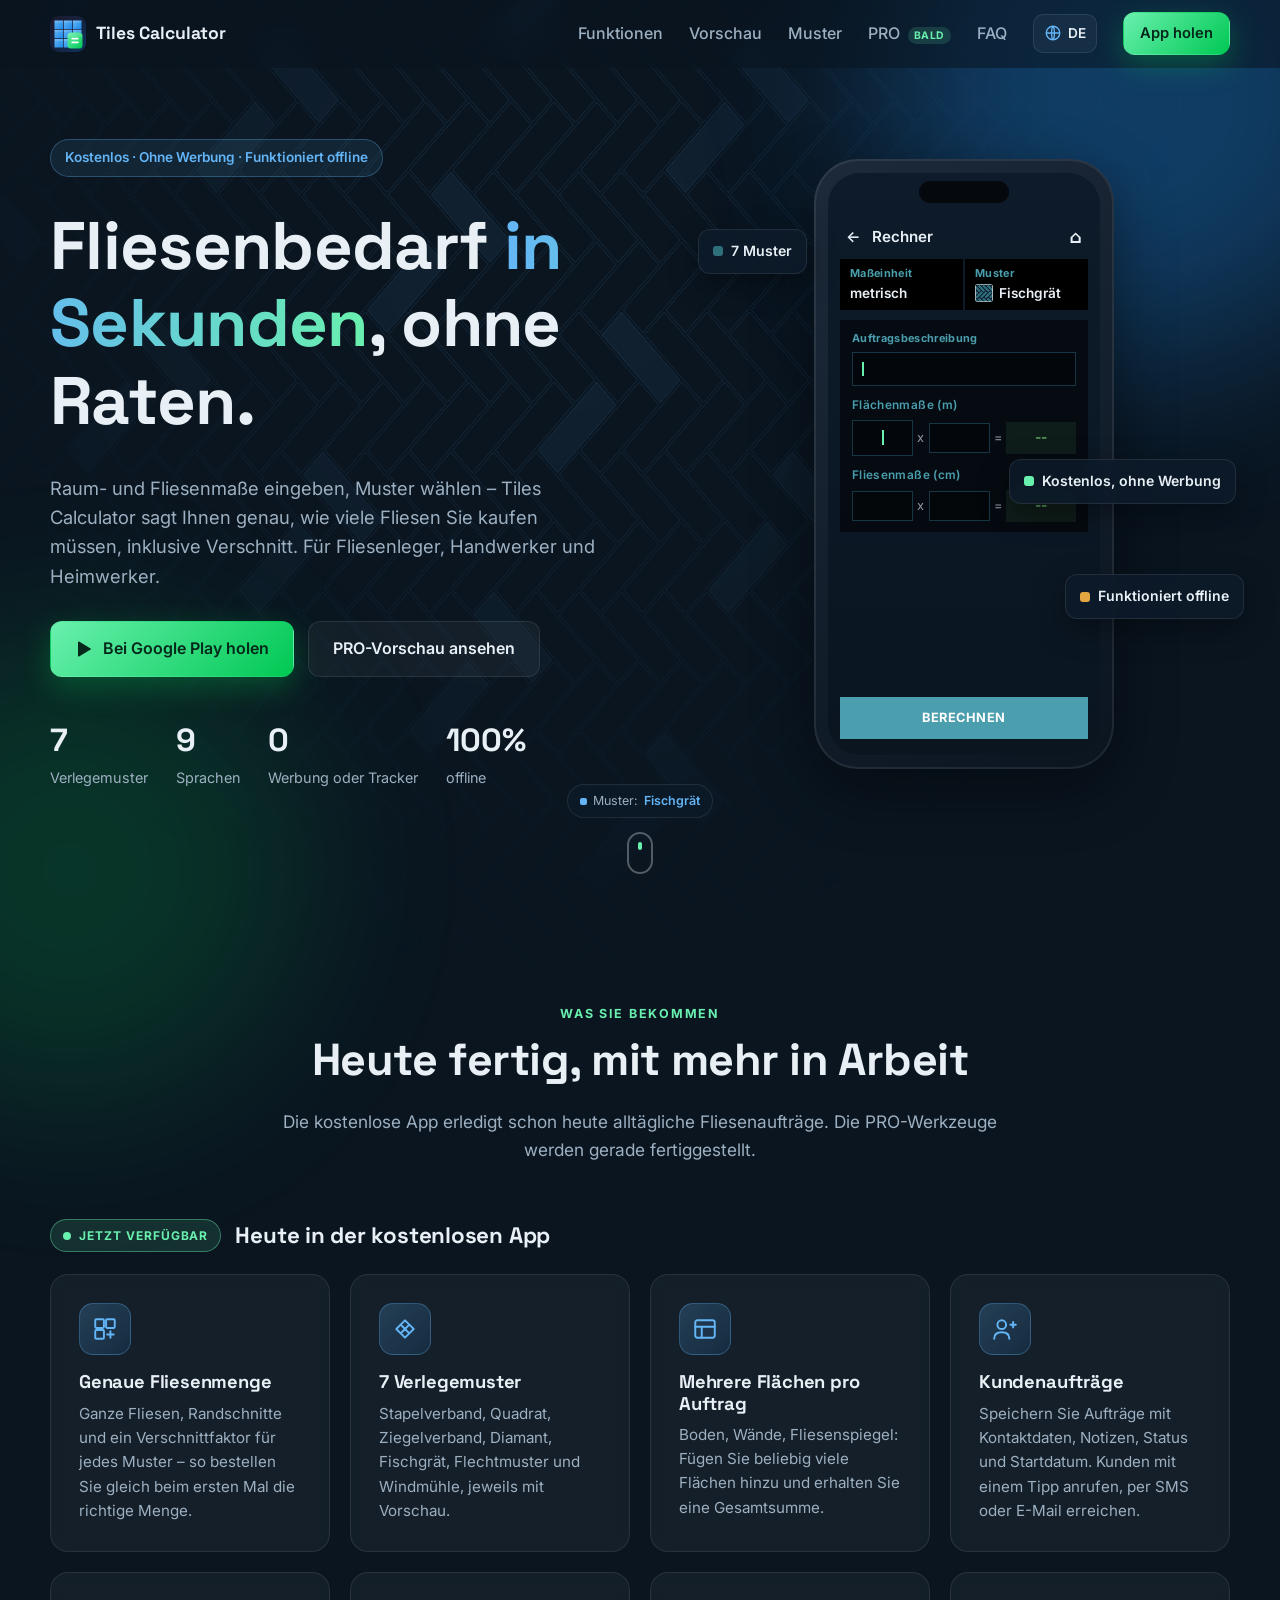
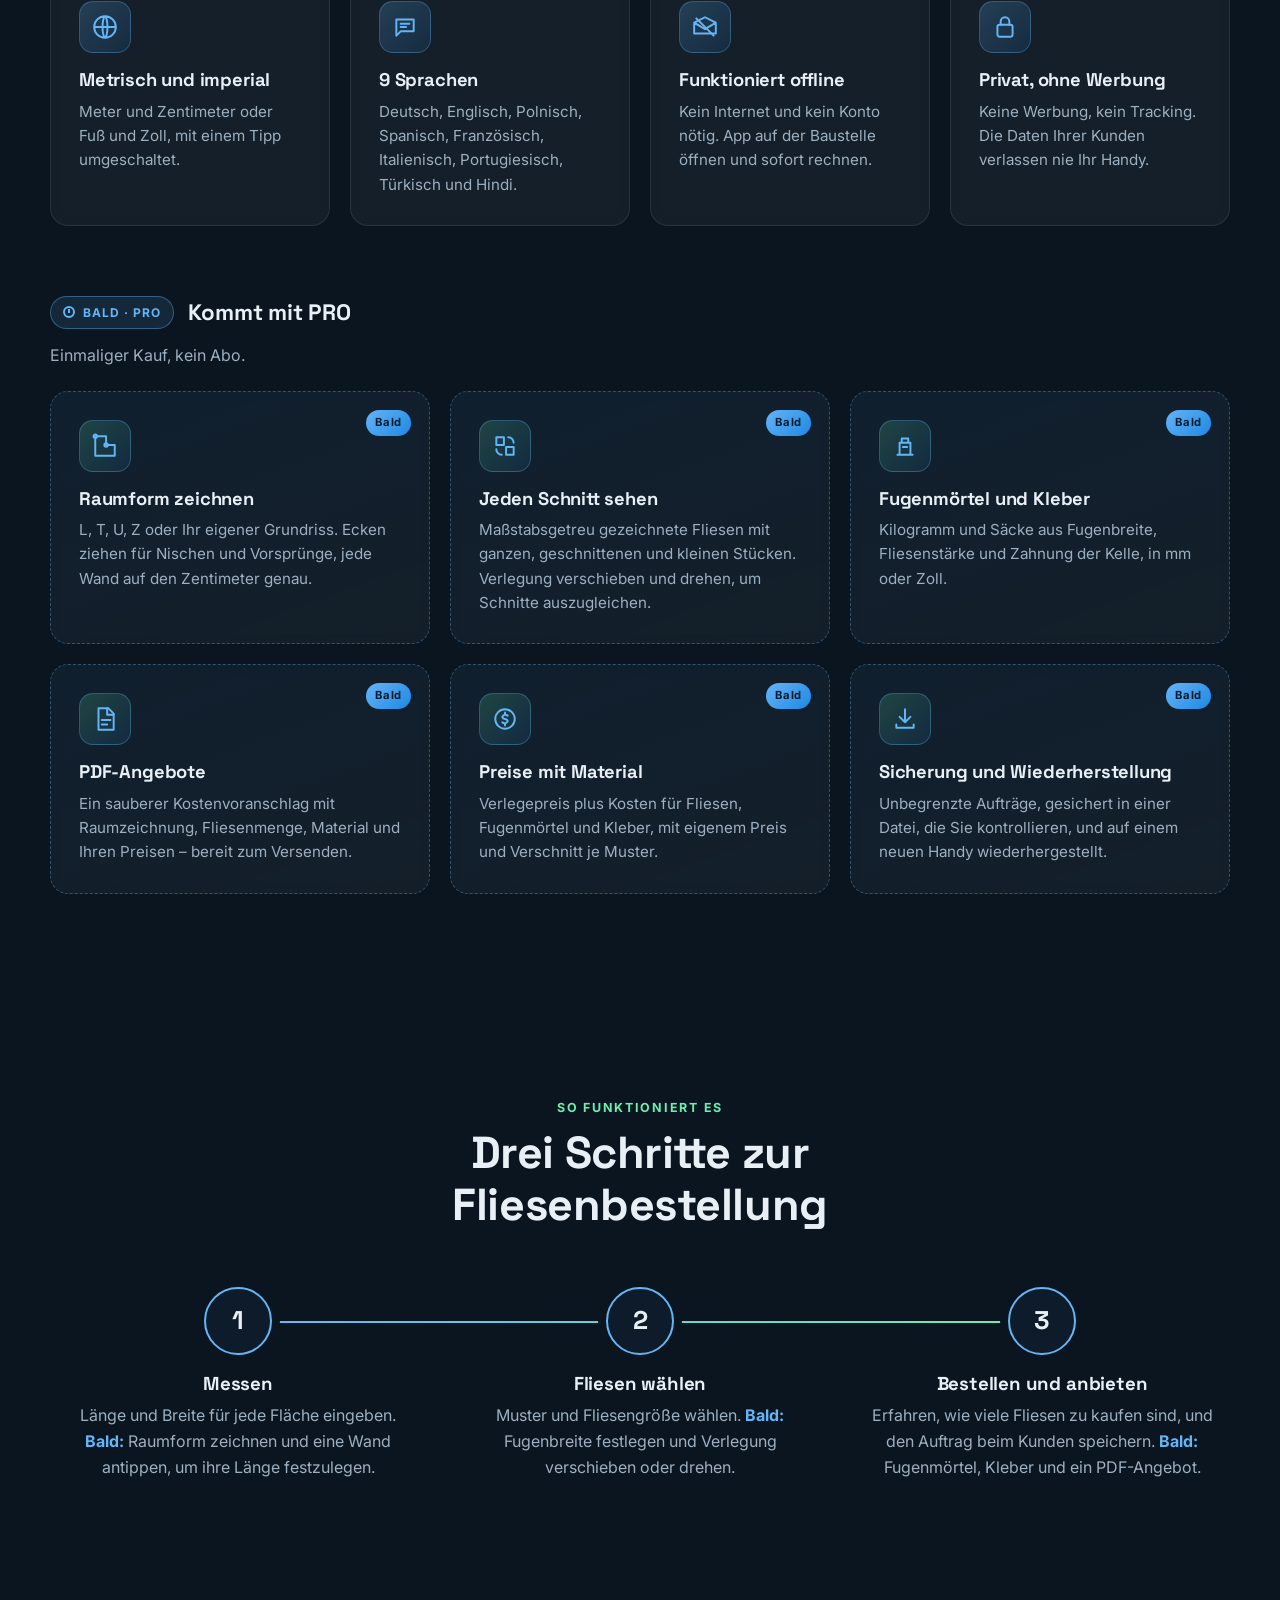
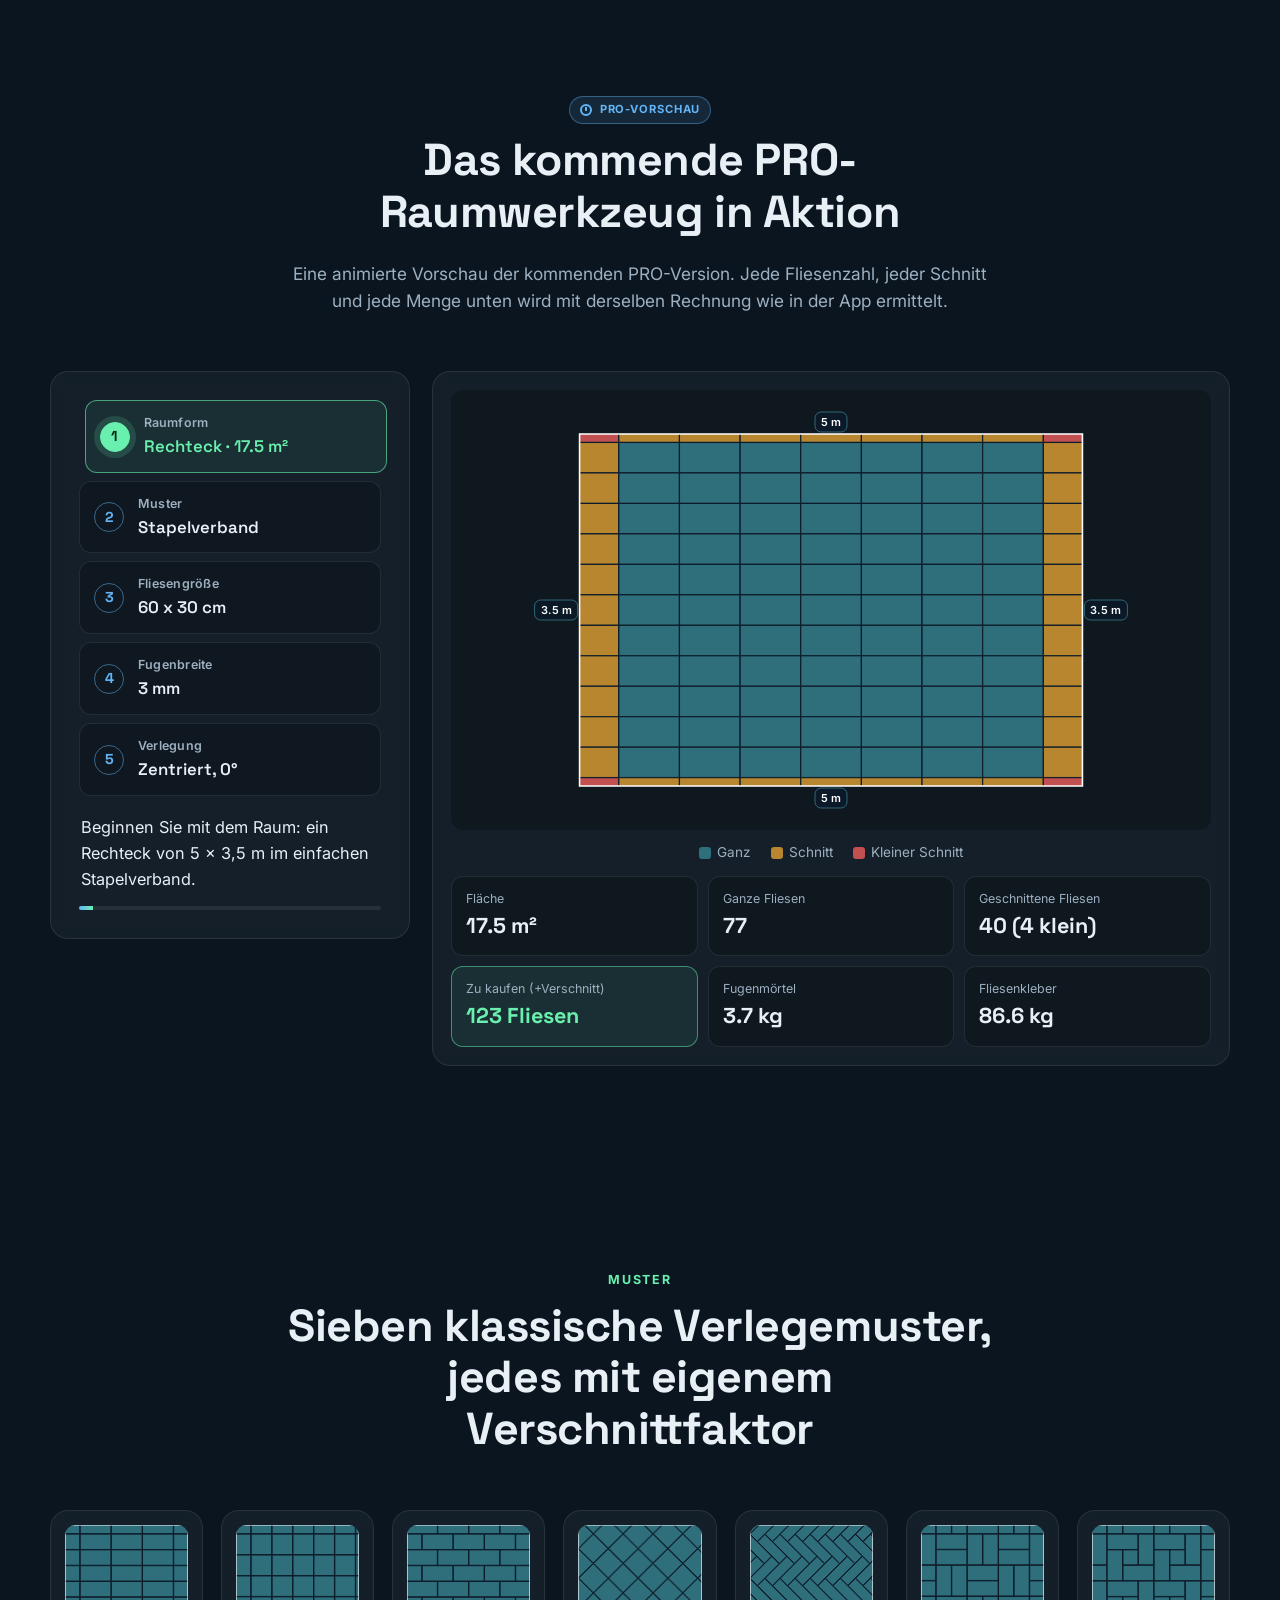
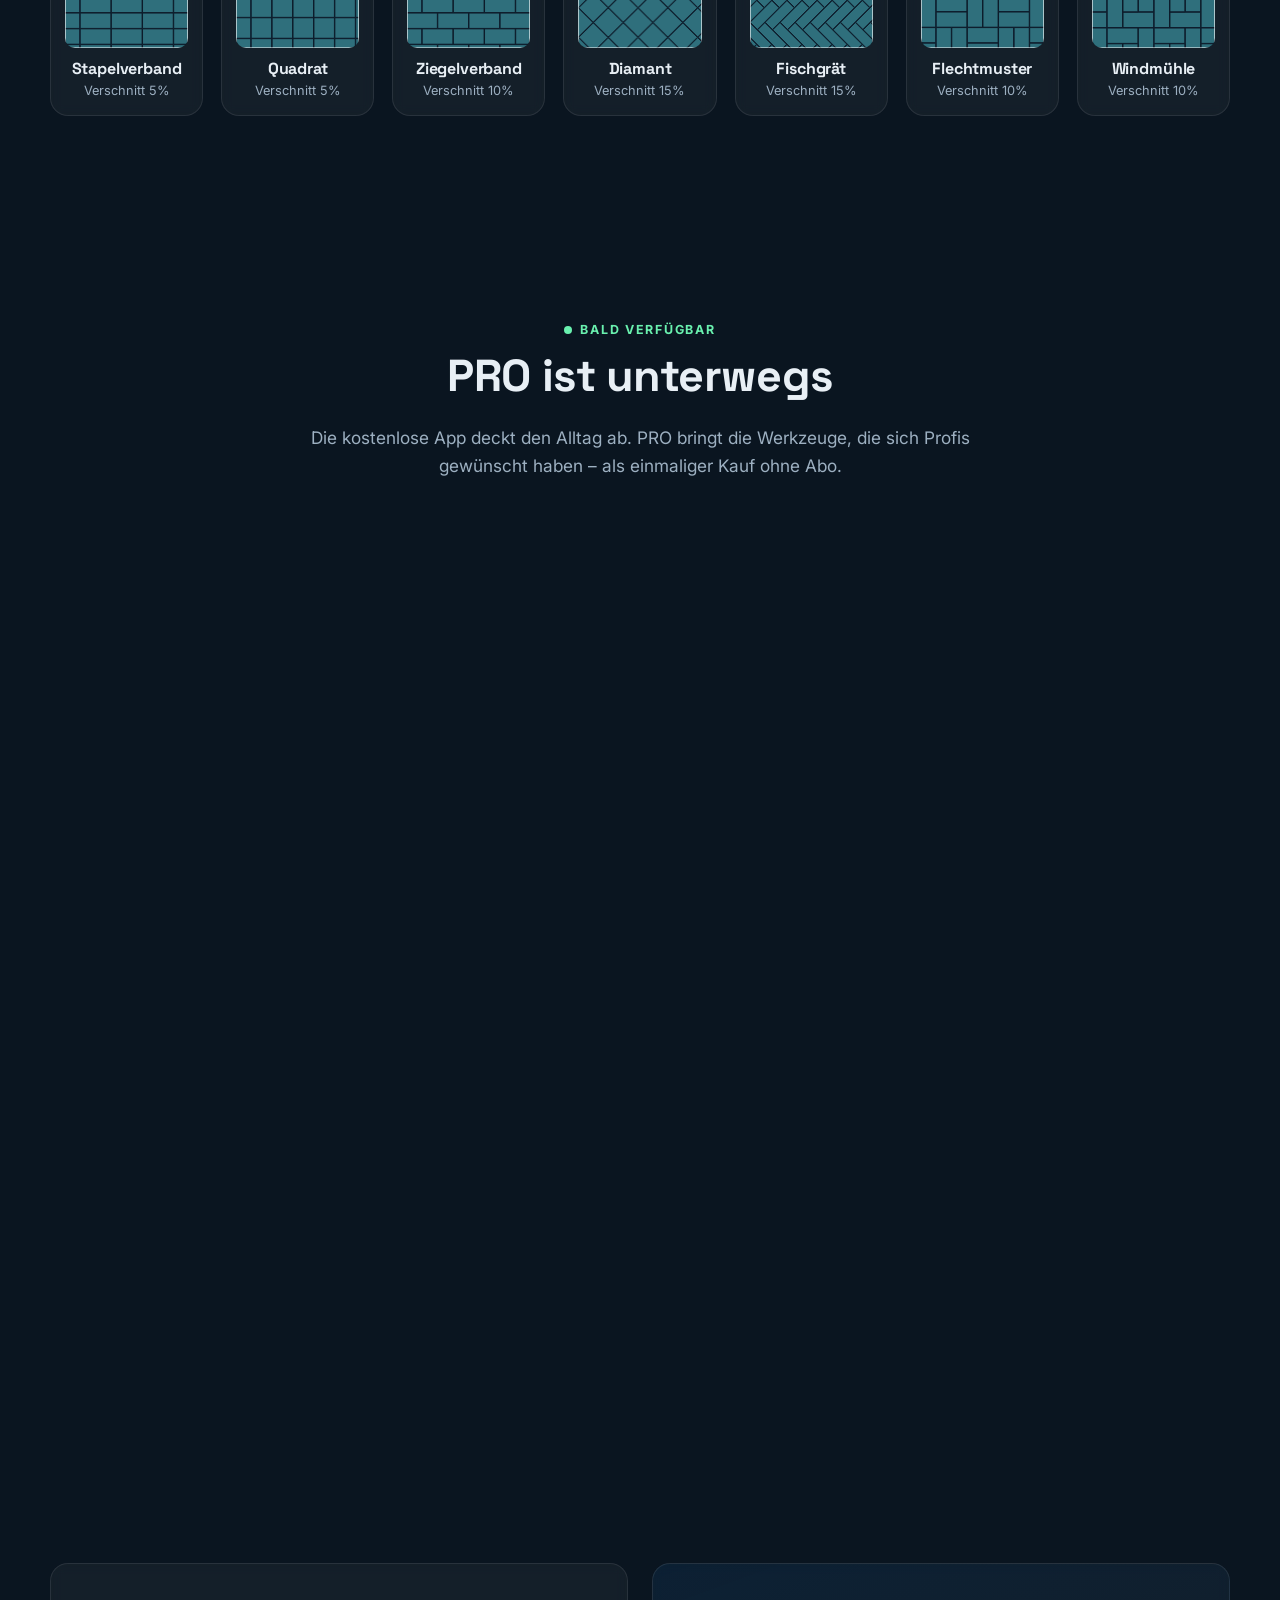
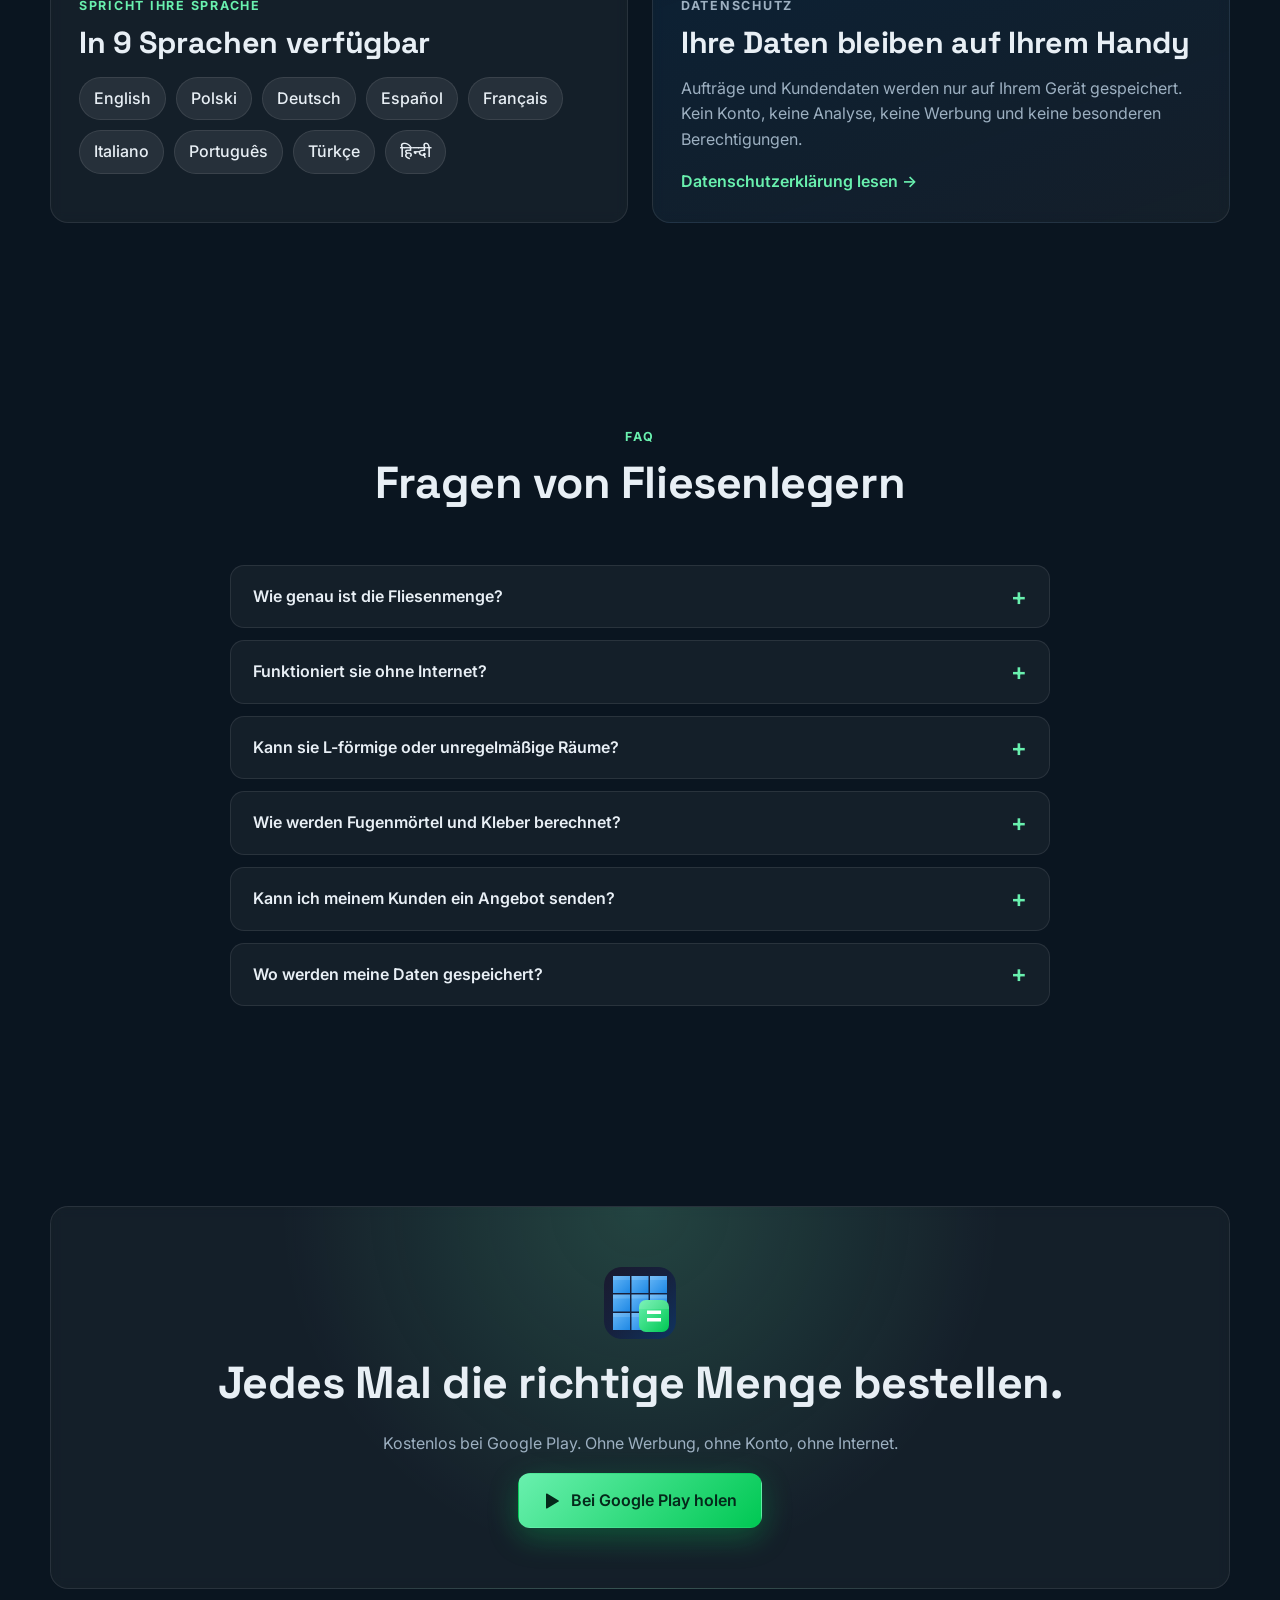
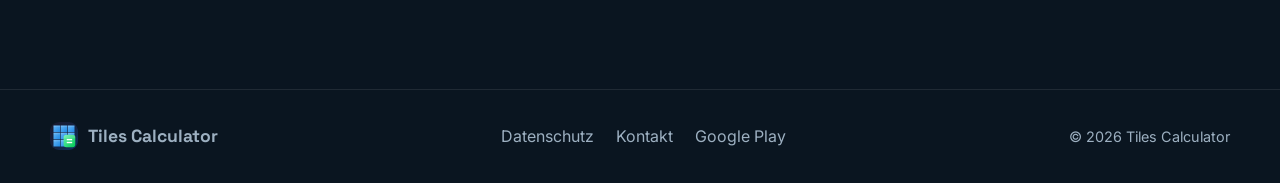
==== de/index.html @ ab9ef923 "Add 9 languages and changing background pattern" ====
<!DOCTYPE html>
<html lang="de">
<head>
  <meta charset="UTF-8">
  <meta name="viewport" content="width=device-width, initial-scale=1">
  <title>Fliesenrechner – Wie viele Fliesen brauche ich? Kostenlose App für Android</title>
  <meta name="description" content="Kostenloser Fliesenrechner für Android. Berechnen Sie, wie viele Fliesen Sie für Boden oder Wand brauchen: 7 Verlegemuster, Verschnitt inklusive, metrisch und imperial. Ohne Werbung, funktioniert offline.">
  <meta name="keywords" content="Fliesenrechner, wie viele Fliesen brauche ich, Fliesen berechnen, Bodenfliesen Rechner, Wandfliesen Rechner, Fischgrät Fliesen, Fliesenleger App, Verschnitt berechnen, Android">
  <meta name="author" content="Tiles Calculator">
  <meta name="robots" content="index, follow, max-image-preview:large">
  <link rel="canonical" href="https://bianielbianiel.github.io/tiles-calculator/de/">
  <link rel="alternate" hreflang="en" href="https://bianielbianiel.github.io/tiles-calculator/">
  <link rel="alternate" hreflang="pl" href="https://bianielbianiel.github.io/tiles-calculator/pl/">
  <link rel="alternate" hreflang="de" href="https://bianielbianiel.github.io/tiles-calculator/de/">
  <link rel="alternate" hreflang="es" href="https://bianielbianiel.github.io/tiles-calculator/es/">
  <link rel="alternate" hreflang="fr" href="https://bianielbianiel.github.io/tiles-calculator/fr/">
  <link rel="alternate" hreflang="it" href="https://bianielbianiel.github.io/tiles-calculator/it/">
  <link rel="alternate" hreflang="pt" href="https://bianielbianiel.github.io/tiles-calculator/pt/">
  <link rel="alternate" hreflang="tr" href="https://bianielbianiel.github.io/tiles-calculator/tr/">
  <link rel="alternate" hreflang="hi" href="https://bianielbianiel.github.io/tiles-calculator/hi/">
  <link rel="alternate" hreflang="x-default" href="https://bianielbianiel.github.io/tiles-calculator/">
  <meta name="theme-color" content="#0D1B2A">
  <meta name="color-scheme" content="dark">


  <link rel="icon" type="image/svg+xml" href="../assets/img/logo.svg">
  <link rel="icon" type="image/png" sizes="192x192" href="../assets/img/icon-192.png">
  <link rel="apple-touch-icon" sizes="180x180" href="../assets/img/icon-180.png">
  <link rel="manifest" href="../site.webmanifest">

  <!-- Social sharing (Facebook, WhatsApp, LinkedIn, X) -->
  <meta property="og:type" content="website">
  <meta property="og:site_name" content="Tiles Calculator">
  <meta property="og:locale" content="de_DE">
  <meta property="og:url" content="https://bianielbianiel.github.io/tiles-calculator/de/">
  <meta property="og:title" content="Fliesenrechner – Wie viele Fliesen brauchen Sie? In Sekunden wissen.">
  <meta property="og:description" content="Kostenlose Android-App für Fliesenleger, Handwerker und Heimwerker. 7 Muster, Verschnitt inklusive, metrisch und imperial. Ohne Werbung, funktioniert offline.">
  <meta property="og:image" content="https://bianielbianiel.github.io/tiles-calculator/assets/img/og-image.png">
  <meta property="og:image:width" content="1200">
  <meta property="og:image:height" content="630">
  <meta property="og:image:alt" content="Fliesenrechner App – wie viele Fliesen brauchen Sie? In Sekunden wissen.">
  <meta name="twitter:card" content="summary_large_image">
  <meta name="twitter:title" content="Fliesenrechner – Wie viele Fliesen brauchen Sie?">
  <meta name="twitter:description" content="Kostenloser Fliesenrechner für Android. 7 Muster, Verschnitt inklusive, ohne Werbung, offline.">
  <meta name="twitter:image" content="https://bianielbianiel.github.io/tiles-calculator/assets/img/og-image.png">

  <!-- Structured data for Google (app, website, FAQ) -->
  <script type="application/ld+json">{"@context": "https://schema.org", "@type": "SoftwareApplication", "name": "Tiles Calculator", "operatingSystem": "Android", "applicationCategory": "UtilitiesApplication", "description": "Kostenloser Fliesenrechner für Android. Berechnen Sie, wie viele Fliesen Sie für jeden Raum brauchen: 7 Verlegemuster, Verschnitt inklusive, metrisch und imperial. Ohne Werbung, funktioniert offline.", "url": "https://bianielbianiel.github.io/tiles-calculator/de/", "image": "https://bianielbianiel.github.io/tiles-calculator/assets/img/icon-512.png", "screenshot": "https://bianielbianiel.github.io/tiles-calculator/assets/img/og-image.png", "offers": {"@type": "Offer", "price": "0", "priceCurrency": "USD"}, "inLanguage": ["en", "pl", "de", "es", "fr", "it", "pt", "tr", "hi"], "downloadUrl": "https://play.google.com/store/apps/details?id=tiles_calculator.tilecalc", "featureList": ["Fliesenmengenrechner mit Verschnitt", "7 Fliesenverlegemuster", "Mehrere Flächen pro Auftrag", "Kundenaufträge", "Metrische und imperiale Einheiten", "Funktioniert offline, ohne Werbung"]}</script>
  <script type="application/ld+json">{"@context": "https://schema.org", "@type": "WebSite", "name": "Tiles Calculator", "url": "https://bianielbianiel.github.io/tiles-calculator/de/", "inLanguage": "de"}</script>
  <script type="application/ld+json">{"@context": "https://schema.org", "@type": "FAQPage", "inLanguage": "de", "mainEntity": [{"@type": "Question", "name": "Wie genau ist die Fliesenmenge?", "acceptedAnswer": {"@type": "Answer", "text": "Die App berechnet ganze Fliesen und Randschnitte für jede Fläche und addiert den Verschnittfaktor des gewählten Musters. Mit dem kommenden PRO legt sie das echte Muster in Ihren Raum und zählt jedes geschnittene Stück."}}, {"@type": "Question", "name": "Funktioniert sie ohne Internet?", "acceptedAnswer": {"@type": "Answer", "text": "Ja. Alles wird auf Ihrem Handy berechnet, also funktioniert es im Keller, im Neubau und überall ohne Empfang."}}, {"@type": "Question", "name": "Kann sie L-förmige oder unregelmäßige Räume?", "acceptedAnswer": {"@type": "Answer", "text": "Raumformen gehören zu PRO, das bald kommt. Sie können dann L-, T-, U- oder Z-Formen wählen, jede Wand festlegen und Ecken ziehen, um Nischen und Vorsprünge für Kamine, Säulen oder Türlaibungen hinzuzufügen. Schon heute können Sie mehrere rechteckige Flächen zu einem Auftrag hinzufügen."}}, {"@type": "Question", "name": "Wie werden Fugenmörtel und Kleber berechnet?", "acceptedAnswer": {"@type": "Answer", "text": "Der Fugen- und Kleberrechner kommt mit PRO. Fugenmörtel wird nach der Herstellerformel aus Fliesengröße, Fliesenstärke und Fugenbreite berechnet, Kleber nach dem üblichen Verbrauch für die Zahnung, die automatisch nach Fliesengröße gewählt wird. Beides enthält 10 % Zuschlag und wird auf ganze Säcke aufgerundet. Sie sehen es in der PRO-Vorschau oben."}}, {"@type": "Question", "name": "Kann ich meinem Kunden ein Angebot senden?", "acceptedAnswer": {"@type": "Answer", "text": "PDF-Angebote kommen mit PRO: ein Kostenvoranschlag mit Raumzeichnung, Fliesenmenge, Material und Ihren Preisen, bereit zum Teilen per E-Mail, WhatsApp oder jeder anderen App."}}, {"@type": "Question", "name": "Wo werden meine Daten gespeichert?", "acceptedAnswer": {"@type": "Answer", "text": "Nur auf Ihrem Gerät. Beim Deinstallieren der App wird alles gelöscht. Eine Sicherung in eine Datei, die Sie kontrollieren, kommt mit PRO."}}]}</script>

  <link rel="preconnect" href="https://fonts.googleapis.com">
  <link rel="preconnect" href="https://fonts.gstatic.com" crossorigin>
  <link href="https://fonts.googleapis.com/css2?family=Inter:wght@400;500;600;700&family=Noto+Sans+Devanagari:wght@500&family=Space+Grotesk:wght@500;600;700&display=swap" rel="stylesheet">
  <link rel="stylesheet" href="../assets/css/style.css?v=4">
</head>
<body>
  <div class="scroll-progress" aria-hidden="true"></div>
  <div class="bg-tiles" aria-hidden="true"></div>
  <canvas class="bg-pattern" aria-hidden="true"></canvas>
  <canvas class="bg-pattern" aria-hidden="true"></canvas>
  <div class="blob blob-1" aria-hidden="true"></div>
  <div class="blob blob-2" aria-hidden="true"></div>

  <!-- ============ Header ============ -->
  <header class="nav" id="top">
    <div class="container nav-inner">
      <a class="brand" href="#top" aria-label="Tiles Calculator – Startseite">
        <img src="../assets/img/logo.svg" alt="" width="36" height="36">
        <span>Tiles Calculator</span>
      </a>
      <nav class="nav-links" id="nav-links" aria-label="Hauptmenü">
        <a href="#features">Funktionen</a>
        <a href="#demo">Vorschau</a>
        <a href="#patterns">Muster</a>
        <a href="#pro">PRO <span class="soon-pill">bald</span></a>
        <a href="#faq">FAQ</a>
        <div class="lang" id="lang">
          <button class="lang-btn" type="button" aria-haspopup="true" aria-expanded="false" aria-label="Sprache">
            <svg viewBox="0 0 24 24" aria-hidden="true"><circle cx="12" cy="12" r="9"/><path d="M3 12h18M12 3c2.5 2.7 2.5 15.3 0 18M12 3c-2.5 2.7-2.5 15.3 0 18"/></svg>
            <span>DE</span>
          </button>
          <ul class="lang-menu" role="menu"><li><a href="../" hreflang="en" lang="en" data-lang="en" role="menuitem">English<small>EN</small></a></li><li><a href="../pl/" hreflang="pl" lang="pl" data-lang="pl" role="menuitem">Polski<small>PL</small></a></li><li><a href="../de/" hreflang="de" lang="de" data-lang="de" role="menuitem" aria-current="true">Deutsch<small>DE</small></a></li><li><a href="../es/" hreflang="es" lang="es" data-lang="es" role="menuitem">Español<small>ES</small></a></li><li><a href="../fr/" hreflang="fr" lang="fr" data-lang="fr" role="menuitem">Français<small>FR</small></a></li><li><a href="../it/" hreflang="it" lang="it" data-lang="it" role="menuitem">Italiano<small>IT</small></a></li><li><a href="../pt/" hreflang="pt" lang="pt" data-lang="pt" role="menuitem">Português<small>PT</small></a></li><li><a href="../tr/" hreflang="tr" lang="tr" data-lang="tr" role="menuitem">Türkçe<small>TR</small></a></li><li><a href="../hi/" hreflang="hi" lang="hi" data-lang="hi" role="menuitem">हिन्दी<small>HI</small></a></li></ul>
        </div>
        <a class="btn btn-small btn-primary play-link" href="#" target="_blank" rel="noopener">App holen</a>
      </nav>
      <button class="burger" id="burger" aria-label="Menü öffnen" aria-expanded="false" aria-controls="nav-links">
        <span></span><span></span><span></span>
      </button>
    </div>
  </header>

  <main>
    <!-- ============ Hero ============ -->
    <section class="hero">
      <div class="container hero-grid">
        <div class="hero-copy">
          <p class="badge reveal">Kostenlos &middot; Ohne Werbung &middot; Funktioniert offline</p>
          <h1 class="reveal hero-title">Fliesenbedarf <span class="gradient-text">in Sekunden</span>, ohne Raten.</h1>
          <p class="lead reveal">Raum- und Fliesenmaße eingeben, Muster wählen – Tiles Calculator sagt Ihnen genau, wie viele Fliesen Sie kaufen müssen, inklusive Verschnitt. Für Fliesenleger, Handwerker und Heimwerker.</p>
          <div class="hero-cta reveal">
            <a class="btn btn-primary btn-shine play-link" href="#" target="_blank" rel="noopener">
              <svg viewBox="0 0 24 24" aria-hidden="true"><path d="M4 2.8v18.4c0 .7.8 1.2 1.4.8l15.4-9.2c.6-.4.6-1.2 0-1.6L5.4 2c-.6-.4-1.4.1-1.4.8z"/></svg>
              Bei Google Play holen
            </a>
            <a class="btn btn-ghost" href="#demo">PRO-Vorschau ansehen</a>
          </div>
          <dl class="stats reveal">
            <div><dt><span class="count" data-to="7">0</span></dt><dd>Verlegemuster</dd></div>
            <div><dt><span class="count" data-to="9">0</span></dt><dd>Sprachen</dd></div>
            <div><dt><span class="count" data-to="0">0</span></dt><dd>Werbung oder Tracker</dd></div>
            <div><dt><span class="count" data-to="100">0</span>%</dt><dd>offline</dd></div>
          </dl>
        </div>

        <div class="hero-visual reveal">
          <div class="phone">
            <div class="phone-notch"></div>
            <div class="phone-screen calc-screen" aria-label="Der kostenlose Rechner berechnet eine Fliesenbestellung" role="img">
              <div class="app-bar"><span>&larr;</span> Rechner <span class="home">&#8962;</span></div>
              <div class="calc-spinners">
                <div><small>Maßeinheit</small><b>metrisch</b></div>
                <div><small>Muster</small><b class="pat-row"><canvas id="pat-swatch" width="18" height="18"></canvas><span id="calc-pattern">Fischgrät</span></b></div>
              </div>
              <div class="calc-card">
                <small class="calc-label">Auftragsbeschreibung</small>
                <div class="calc-input wide" id="calc-job"></div>
                <small class="calc-head">Flächenmaße (m)</small>
                <div class="calc-row">
                  <div class="calc-input" id="calc-al"></div><span>x</span>
                  <div class="calc-input" id="calc-aw"></div><span>=</span>
                  <div class="calc-total" id="calc-at">--</div>
                </div>
                <small class="calc-head">Fliesenmaße (cm)</small>
                <div class="calc-row">
                  <div class="calc-input" id="calc-tl"></div><span>x</span>
                  <div class="calc-input" id="calc-tw"></div><span>=</span>
                  <div class="calc-total" id="calc-tt">--</div>
                </div>
              </div>
              <div class="calc-result" id="calc-result">
                <small>Sie brauchen</small>
                <div class="calc-big"><span id="calc-tiles">0</span> Fliesen</div>
                <div class="calc-waste">inkl. <span id="calc-waste">0</span> Verschnitt &middot; <span id="calc-wpct">15</span>%</div>
              </div>
              <div class="calc-btn" id="calc-btn">BERECHNEN</div>
            </div>
          </div>
          <div class="float-chip chip-1"><span class="dot dot-blue"></span>7 Muster</div>
          <div class="float-chip chip-2"><span class="dot dot-green"></span>Kostenlos, ohne Werbung</div>
          <div class="float-chip chip-3"><span class="dot dot-orange"></span>Funktioniert offline</div>
        </div>
      </div>
      <p class="bg-label" aria-hidden="true"><span class="bg-dot"></span><span class="bg-label-k">Muster</span><b id="bg-name">Herringbone</b></p>
      <a class="scroll-hint" href="#features" aria-label="Zu den Funktionen scrollen"><span></span></a>
    </section>

    <!-- ============ Features: now + coming soon ============ -->
    <section class="section" id="features">
      <div class="container">
        <header class="section-head reveal">
          <p class="eyebrow">Was Sie bekommen</p>
          <h2>Heute fertig, mit mehr in Arbeit</h2>
          <p class="sub">Die kostenlose App erledigt schon heute alltägliche Fliesenaufträge. Die PRO-Werkzeuge werden gerade fertiggestellt.</p>
        </header>

        <div class="group-head reveal">
          <span class="status-pill now"><span class="pulse-dot"></span>Jetzt verfügbar</span>
          <h3>Heute in der kostenlosen App</h3>
        </div>
        <div class="feature-grid">
          <article class="card feature reveal tilt">
            <div class="icon"><svg viewBox="0 0 24 24"><rect x="3" y="3" width="8" height="8" rx="1"/><rect x="13" y="3" width="8" height="8" rx="1"/><rect x="3" y="13" width="8" height="8" rx="1"/><path d="M14 17h6M17 14v6"/></svg></div>
            <h3>Genaue Fliesenmenge</h3>
            <p>Ganze Fliesen, Randschnitte und ein Verschnittfaktor für jedes Muster – so bestellen Sie gleich beim ersten Mal die richtige Menge.</p>
          </article>
          <article class="card feature reveal tilt">
            <div class="icon"><svg viewBox="0 0 24 24"><path d="M4 12l4-4 4 4-4 4zM12 12l4-4 4 4-4 4zM8 8l4-4 4 4M8 16l4 4 4-4"/></svg></div>
            <h3>7 Verlegemuster</h3>
            <p>Stapelverband, Quadrat, Ziegelverband, Diamant, Fischgrät, Flechtmuster und Windmühle, jeweils mit Vorschau.</p>
          </article>
          <article class="card feature reveal tilt">
            <div class="icon"><svg viewBox="0 0 24 24"><rect x="3" y="4" width="18" height="16" rx="2"/><path d="M3 10h18M9 10v10"/></svg></div>
            <h3>Mehrere Flächen pro Auftrag</h3>
            <p>Boden, Wände, Fliesenspiegel: Fügen Sie beliebig viele Flächen hinzu und erhalten Sie eine Gesamtsumme.</p>
          </article>
          <article class="card feature reveal tilt">
            <div class="icon"><svg viewBox="0 0 24 24"><circle cx="9" cy="8" r="4"/><path d="M2 21c0-4 3-6 7-6s7 2 7 6M17 8h5M19.5 5.5v5"/></svg></div>
            <h3>Kundenaufträge</h3>
            <p>Speichern Sie Aufträge mit Kontaktdaten, Notizen, Status und Startdatum. Kunden mit einem Tipp anrufen, per SMS oder E-Mail erreichen.</p>
          </article>
          <article class="card feature reveal tilt">
            <div class="icon"><svg viewBox="0 0 24 24"><path d="M12 2a10 10 0 100 20 10 10 0 000-20zM2 12h20M12 2c3 3 3 17 0 20M12 2c-3 3-3 17 0 20"/></svg></div>
            <h3>Metrisch und imperial</h3>
            <p>Meter und Zentimeter oder Fuß und Zoll, mit einem Tipp umgeschaltet.</p>
          </article>
          <article class="card feature reveal tilt">
            <div class="icon"><svg viewBox="0 0 24 24"><path d="M4 5h16v11H8l-4 4z"/><path d="M8 9h8M8 12h5"/></svg></div>
            <h3>9 Sprachen</h3>
            <p>Deutsch, Englisch, Polnisch, Spanisch, Französisch, Italienisch, Portugiesisch, Türkisch und Hindi.</p>
          </article>
          <article class="card feature reveal tilt">
            <div class="icon"><svg viewBox="0 0 24 24"><path d="M2 8l10 6 10-6M2 8v10h20V8M2 8l10-5 10 5"/><path d="M4 4l16 16"/></svg></div>
            <h3>Funktioniert offline</h3>
            <p>Kein Internet und kein Konto nötig. App auf der Baustelle öffnen und sofort rechnen.</p>
          </article>
          <article class="card feature reveal tilt">
            <div class="icon"><svg viewBox="0 0 24 24"><rect x="5" y="10" width="14" height="11" rx="2"/><path d="M8 10V7a4 4 0 018 0v3"/></svg></div>
            <h3>Privat, ohne Werbung</h3>
            <p>Keine Werbung, kein Tracking. Die Daten Ihrer Kunden verlassen nie Ihr Handy.</p>
          </article>
        </div>

        <div class="group-head soon reveal">
          <span class="status-pill soon"><span class="clock"></span>Bald &middot; PRO</span>
          <h3>Kommt mit PRO</h3>
          <p>Einmaliger Kauf, kein Abo.</p>
        </div>
        <div class="feature-grid soon-grid">
          <article class="card feature soon-card reveal tilt">
            <span class="tag tag-soon">Bald</span>
            <div class="icon"><svg viewBox="0 0 24 24"><path d="M3 3h10v8h8v10H3z"/><circle cx="3" cy="3" r="1.6"/><circle cx="13" cy="11" r="1.6"/></svg></div>
            <h3>Raumform zeichnen</h3>
            <p>L, T, U, Z oder Ihr eigener Grundriss. Ecken ziehen für Nischen und Vorsprünge, jede Wand auf den Zentimeter genau.</p>
          </article>
          <article class="card feature soon-card reveal tilt">
            <span class="tag tag-soon">Bald</span>
            <div class="icon"><svg viewBox="0 0 24 24"><path d="M4 4h7v7H4zM13 13h7v7h-7z"/><path d="M15 4a5 5 0 015 5M9 20a5 5 0 01-5-5"/></svg></div>
            <h3>Jeden Schnitt sehen</h3>
            <p>Maßstabsgetreu gezeichnete Fliesen mit ganzen, geschnittenen und kleinen Stücken. Verlegung verschieben und drehen, um Schnitte auszugleichen.</p>
          </article>
          <article class="card feature soon-card reveal tilt">
            <span class="tag tag-soon">Bald</span>
            <div class="icon"><svg viewBox="0 0 24 24"><path d="M5 20h14M7 20V9h10v11M9 9V5h6v4"/><path d="M10 13h4"/></svg></div>
            <h3>Fugenmörtel und Kleber</h3>
            <p>Kilogramm und Säcke aus Fugenbreite, Fliesenstärke und Zahnung der Kelle, in mm oder Zoll.</p>
          </article>
          <article class="card feature soon-card reveal tilt">
            <span class="tag tag-soon">Bald</span>
            <div class="icon"><svg viewBox="0 0 24 24"><path d="M6 2h9l5 5v15H6z"/><path d="M14 2v6h6M9 13h8M9 17h5"/></svg></div>
            <h3>PDF-Angebote</h3>
            <p>Ein sauberer Kostenvoranschlag mit Raumzeichnung, Fliesenmenge, Material und Ihren Preisen – bereit zum Versenden.</p>
          </article>
          <article class="card feature soon-card reveal tilt">
            <span class="tag tag-soon">Bald</span>
            <div class="icon"><svg viewBox="0 0 24 24"><circle cx="12" cy="12" r="9"/><path d="M14.5 9a3 3 0 00-5 1c0 3 5 1 5 4a3 3 0 01-5 1M12 6v2M12 16v2"/></svg></div>
            <h3>Preise mit Material</h3>
            <p>Verlegepreis plus Kosten für Fliesen, Fugenmörtel und Kleber, mit eigenem Preis und Verschnitt je Muster.</p>
          </article>
          <article class="card feature soon-card reveal tilt">
            <span class="tag tag-soon">Bald</span>
            <div class="icon"><svg viewBox="0 0 24 24"><path d="M12 3v12M7 10l5 5 5-5"/><path d="M4 17v3h16v-3"/></svg></div>
            <h3>Sicherung und Wiederherstellung</h3>
            <p>Unbegrenzte Aufträge, gesichert in einer Datei, die Sie kontrollieren, und auf einem neuen Handy wiederhergestellt.</p>
          </article>
        </div>
      </div>
    </section>

    <!-- ============ How it works ============ -->
    <section class="section steps-section">
      <div class="container">
        <header class="section-head reveal">
          <p class="eyebrow">So funktioniert es</p>
          <h2>Drei Schritte zur Fliesenbestellung</h2>
        </header>
        <ol class="steps">
          <li class="step reveal"><span class="step-num">1</span><h3>Messen</h3><p>Länge und Breite für jede Fläche eingeben. <span class="inline-soon">Bald:</span> Raumform zeichnen und eine Wand antippen, um ihre Länge festzulegen.</p></li>
          <li class="step reveal"><span class="step-num">2</span><h3>Fliesen wählen</h3><p>Muster und Fliesengröße wählen. <span class="inline-soon">Bald:</span> Fugenbreite festlegen und Verlegung verschieben oder drehen.</p></li>
          <li class="step reveal"><span class="step-num">3</span><h3>Bestellen und anbieten</h3><p>Erfahren, wie viele Fliesen zu kaufen sind, und den Auftrag beim Kunden speichern. <span class="inline-soon">Bald:</span> Fugenmörtel, Kleber und ein PDF-Angebot.</p></li>
        </ol>
      </div>
    </section>

    <!-- ============ Live demo ============ -->
    <section class="section" id="demo">
      <div class="container">
        <header class="section-head reveal">
          <p class="eyebrow"><span class="status-pill soon small"><span class="clock"></span>PRO-Vorschau</span></p>
          <h2>Das kommende PRO-Raumwerkzeug in Aktion</h2>
          <p class="sub">Eine animierte Vorschau der kommenden PRO-Version. Jede Fliesenzahl, jeder Schnitt und jede Menge unten wird mit derselben Rechnung wie in der App ermittelt.</p>
        </header>

        <div class="demo reveal">
          <div class="demo-controls card" aria-live="polite">
            <ol class="demo-steps" id="demo-steps">
              <li data-step="0"><span class="ds-num">1</span><div><b>Raumform</b><span id="ds-shape">Rechteck</span></div></li>
              <li data-step="1"><span class="ds-num">2</span><div><b>Muster</b><span id="ds-pattern">Stapelverband</span></div></li>
              <li data-step="2"><span class="ds-num">3</span><div><b>Fliesengröße</b><span id="ds-tile">60 x 30 cm</span></div></li>
              <li data-step="3"><span class="ds-num">4</span><div><b>Fugenbreite</b><span id="ds-gap">3 mm</span></div></li>
              <li data-step="4"><span class="ds-num">5</span><div><b>Verlegung</b><span id="ds-layout">Centred, 0°</span></div></li>
            </ol>
            <p class="demo-caption" id="demo-caption">Beginnen Sie mit der Raumgröße.</p>
            <div class="demo-progress" aria-hidden="true"><span id="demo-bar"></span></div>
          </div>

          <div class="demo-stage card">
            <canvas id="demo-canvas" aria-label="Animierte Vorschau: Fliesen werden in verschiedenen Räumen und Mustern verlegt" role="img"></canvas>
            <div class="legend">
              <span><i class="sw sw-full"></i>Ganz</span>
              <span><i class="sw sw-cut"></i>Schnitt</span>
              <span><i class="sw sw-small"></i>Kleiner Schnitt</span>
            </div>
            <div class="results">
              <div class="result"><span class="r-label">Fläche</span><span class="r-value" id="r-area">–</span></div>
              <div class="result"><span class="r-label">Ganze Fliesen</span><span class="r-value" id="r-full">–</span></div>
              <div class="result"><span class="r-label">Geschnittene Fliesen</span><span class="r-value" id="r-cut">–</span></div>
              <div class="result accent"><span class="r-label">Zu kaufen (+Verschnitt)</span><span class="r-value" id="r-buy">–</span></div>
              <div class="result"><span class="r-label">Fugenmörtel</span><span class="r-value" id="r-grout">–</span></div>
              <div class="result"><span class="r-label">Fliesenkleber</span><span class="r-value" id="r-glue">–</span></div>
            </div>
          </div>
        </div>
      </div>
    </section>

    <!-- ============ Patterns ============ -->
    <section class="section" id="patterns">
      <div class="container">
        <header class="section-head reveal">
          <p class="eyebrow">Muster</p>
          <h2>Sieben klassische Verlegemuster, jedes mit eigenem Verschnittfaktor</h2>
        </header>
        <div class="pattern-grid" id="pattern-grid"><!-- filled by main.js --></div>
      </div>
    </section>

    <!-- ============ PRO (coming soon) ============ -->
    <section class="section" id="pro">
      <div class="container">
        <header class="section-head reveal">
          <p class="eyebrow"><span class="pulse-dot"></span>Bald verfügbar</p>
          <h2>PRO ist unterwegs</h2>
          <p class="sub">Die kostenlose App deckt den Alltag ab. PRO bringt die Werkzeuge, die sich Profis gewünscht haben – als einmaliger Kauf ohne Abo.</p>
        </header>
        <div class="plans">
          <article class="card plan reveal">
            <h3>Kostenlos</h3>
            <p class="price">Jetzt verfügbar</p>
            <ul class="checks">
              <li>Fliesenmenge für jedes Rechteck</li>
              <li>7 Muster mit Verschnittfaktor</li>
              <li>Metrisch und imperial</li>
              <li>Gespeicherte Kundenaufträge</li>
              <li>Kunden anrufen, schreiben und mailen</li>
              <li>Ohne Werbung, komplett offline</li>
            </ul>
            <a class="btn btn-ghost play-link" href="#" target="_blank" rel="noopener">App holen</a>
          </article>
          <article class="card plan plan-pro reveal">
            <span class="ribbon">Bald verfügbar</span>
            <h3>PRO</h3>
            <p class="price">Einmaliger Kauf</p>
            <ul class="checks soon">
              <li>Raumzeichnung mit jedem Schnitt</li>
              <li>Fliesenverlegung verschieben und drehen</li>
              <li>Fugen- und Kleberrechner</li>
              <li>Kosten für Verlegung und Material</li>
              <li>PDF-Angebote mit Raumzeichnung</li>
              <li>Eigene Preise und Verschnitt je Muster</li>
              <li>Unbegrenzte Aufträge, Sicherung und Wiederherstellung</li>
            </ul>
            <a class="btn btn-primary btn-shine" href="mailto:website.scss@gmail.com?subject=Tiles%20Calculator%20PRO">Benachrichtigen Sie mich</a>
          </article>
        </div>

        <h3 class="roadmap-title reveal">Als Nächstes geplant</h3>
        <div class="roadmap">
          <div class="road-item card reveal"><span class="status">Geplant</span><h4>Rechnungsgenerator</h4><p>Einen fertigen Auftrag in eine Rechnung mit Ihren Firmendaten umwandeln.</p></div>
          <div class="road-item card reveal"><span class="status">Geplant</span><h4>Fotos anhängen</h4><p>Baustellenfotos und Fliesenmuster bei jedem Auftrag speichern.</p></div>
          <div class="road-item card reveal"><span class="status">Geplant</span><h4>Raumvorlagen</h4><p>Bäder, Flure und Treppen mit fertigen Formen.</p></div>
          <div class="road-item card reveal"><span class="status">Geplant</span><h4>Verlauf und Auswertung</h4><p>Aufträge pro Monat, meistgenutzte Muster und Ihre größten Aufträge.</p></div>
        </div>
      </div>
    </section>

    <!-- ============ Languages + privacy ============ -->
    <section class="section">
      <div class="container two-col">
        <div class="card reveal">
          <p class="eyebrow">Spricht Ihre Sprache</p>
          <h2 class="h2-small">In 9 Sprachen verfügbar</h2>
          <ul class="langs">
            <li>English</li><li>Polski</li><li>Deutsch</li><li>Español</li><li>Français</li>
            <li>Italiano</li><li>Português</li><li>Türkçe</li><li>हिन्दी</li>
          </ul>
        </div>
        <div class="card reveal privacy-card">
          <p class="eyebrow">Datenschutz</p>
          <h2 class="h2-small">Ihre Daten bleiben auf Ihrem Handy</h2>
          <p>Aufträge und Kundendaten werden nur auf Ihrem Gerät gespeichert. Kein Konto, keine Analyse, keine Werbung und keine besonderen Berechtigungen.</p>
          <a class="text-link" href="https://bianielbianiel.github.io/tiles-calculator-privacy/" rel="noopener">Datenschutzerklärung lesen &rarr;</a>
        </div>
      </div>
    </section>

    <!-- ============ FAQ ============ -->
    <section class="section" id="faq">
      <div class="container narrow">
        <header class="section-head reveal">
          <p class="eyebrow">FAQ</p>
          <h2>Fragen von Fliesenlegern</h2>
        </header>
        <div class="faq">
          <details class="reveal"><summary>Wie genau ist die Fliesenmenge?</summary><p>Die App berechnet ganze Fliesen und Randschnitte für jede Fläche und addiert den Verschnittfaktor des gewählten Musters. Mit dem kommenden PRO legt sie das echte Muster in Ihren Raum und zählt jedes geschnittene Stück.</p></details>
          <details class="reveal"><summary>Funktioniert sie ohne Internet?</summary><p>Ja. Alles wird auf Ihrem Handy berechnet, also funktioniert es im Keller, im Neubau und überall ohne Empfang.</p></details>
          <details class="reveal"><summary>Kann sie L-förmige oder unregelmäßige Räume?</summary><p>Raumformen gehören zu PRO, das bald kommt. Sie können dann L-, T-, U- oder Z-Formen wählen, jede Wand festlegen und Ecken ziehen, um Nischen und Vorsprünge für Kamine, Säulen oder Türlaibungen hinzuzufügen. Schon heute können Sie mehrere rechteckige Flächen zu einem Auftrag hinzufügen.</p></details>
          <details class="reveal"><summary>Wie werden Fugenmörtel und Kleber berechnet?</summary><p>Der Fugen- und Kleberrechner kommt mit PRO. Fugenmörtel wird nach der Herstellerformel aus Fliesengröße, Fliesenstärke und Fugenbreite berechnet, Kleber nach dem üblichen Verbrauch für die Zahnung, die automatisch nach Fliesengröße gewählt wird. Beides enthält 10 % Zuschlag und wird auf ganze Säcke aufgerundet. Sie sehen es in der PRO-Vorschau oben.</p></details>
          <details class="reveal"><summary>Kann ich meinem Kunden ein Angebot senden?</summary><p>PDF-Angebote kommen mit PRO: ein Kostenvoranschlag mit Raumzeichnung, Fliesenmenge, Material und Ihren Preisen, bereit zum Teilen per E-Mail, WhatsApp oder jeder anderen App.</p></details>
          <details class="reveal"><summary>Wo werden meine Daten gespeichert?</summary><p>Nur auf Ihrem Gerät. Beim Deinstallieren der App wird alles gelöscht. Eine Sicherung in eine Datei, die Sie kontrollieren, kommt mit PRO.</p></details>
        </div>
      </div>
    </section>

    <!-- ============ CTA ============ -->
    <section class="section cta-section">
      <div class="container">
        <div class="cta card reveal">
          <img src="../assets/img/logo.svg" alt="" width="72" height="72" class="cta-logo">
          <h2>Jedes Mal die richtige Menge bestellen.</h2>
          <p>Kostenlos bei Google Play. Ohne Werbung, ohne Konto, ohne Internet.</p>
          <a class="btn btn-primary btn-shine play-link" href="#" target="_blank" rel="noopener">
            <svg viewBox="0 0 24 24" aria-hidden="true"><path d="M4 2.8v18.4c0 .7.8 1.2 1.4.8l15.4-9.2c.6-.4.6-1.2 0-1.6L5.4 2c-.6-.4-1.4.1-1.4.8z"/></svg>
            Bei Google Play holen
          </a>
        </div>
      </div>
    </section>
  </main>

  <footer class="footer">
    <div class="container footer-inner">
      <a class="brand" href="#top"><img src="../assets/img/logo.svg" alt="" width="28" height="28"><span>Tiles Calculator</span></a>
      <nav aria-label="Fußzeile">
        <a href="https://bianielbianiel.github.io/tiles-calculator-privacy/" rel="noopener">Datenschutz</a>
        <a href="mailto:website.scss@gmail.com">Kontakt</a>
        <a class="play-link" href="#" target="_blank" rel="noopener">Google Play</a>
      </nav>
      <p class="copy">&copy; <span id="year">2026</span> Tiles Calculator</p>
    </div>
  </footer>

  <script>window.I18N = {"Basketweave": "Flechtmuster", "Brick": "Ziegelverband", "Diamond": "Diamant", "Herringbone": "Fischgrät", "Stack": "Stapelverband", "Square": "Quadrat", "Windmill": "Windmühle", "basketweave": "Flechtmuster", "brick": "Ziegelverband", "diamond": "Diamant", "herringbone": "Fischgrät", "stack": "Stapelverband", "square": "Quadrat", "windmill": "Windmühle", "Kitchen floor": "Küchenboden", "Bathroom wall": "Badezimmerwand", "Hallway": "Flur", "Shower floor": "Duschboden", "Rectangle": "Rechteck", "L-shape": "L-Form", "T-shape": "T-Form", "U-shape": "U-Form", "Moved": "Verschoben", "Centred": "Zentriert", "small": "klein", "tiles": "Fliesen", "Waste": "Verschnitt", "Start with the room: a 5 x 3.5 m rectangle, laid in a simple stack.": "Beginnen Sie mit dem Raum: ein Rechteck von 5 x 3,5 m im einfachen Stapelverband.", "Switch to brick. Every row shifts by half a tile and the cuts move with it.": "Wechsel zum Ziegelverband. Jede Reihe versetzt sich um eine halbe Fliese, die Schnitte wandern mit.", "Herringbone: the app lays the real pattern and counts every cut piece.": "Fischgrät: Die App legt das echte Muster und zählt jedes geschnittene Stück.", "Smaller 30 x 10 cm tiles: more tiles, more cuts along the walls.": "Kleinere Fliesen 30 x 10 cm: mehr Fliesen, mehr Schnitte an den Wänden.", "Wider grout joints change the count, the grout to buy and the drawing.": "Breitere Fugen ändern die Menge, den Fugenmörtel zum Kaufen und die Zeichnung.", "Rotate the whole layout with two fingers. It snaps to 45 degrees.": "Die ganze Verlegung mit zwei Fingern drehen. Sie rastet bei 45 Grad ein.", "Drag the tiles to balance the cuts, so no thin slivers end up at the walls.": "Fliesen ziehen, um die Schnitte auszugleichen – keine schmalen Streifen an den Wänden.", "Real rooms are rarely rectangles. Pick an L-shape and set each wall.": "Echte Räume sind selten rechteckig. Wählen Sie eine L-Form und legen Sie jede Wand fest.", "Or a U-shape with basketweave. Tiles, grout and adhesive are worked out for you.": "Oder eine U-Form im Flechtmuster. Fliesen, Fugenmörtel und Kleber werden für Sie berechnet.", "A T-shaped room in diamond. Every room is ready for a PDF quote.": "Ein T-förmiger Raum im Diamantmuster. Jeder Raum ist bereit für ein PDF-Angebot.", "Pattern": "Muster"};</script>
  <script src="../assets/js/tiles-engine.js?v=4" defer></script>
  <script src="../assets/js/main.js?v=4" defer></script>
</body>
</html>
---- assets/css/style.css ----
/* =========================================================================
   Tiles Calculator — website styles
   Colours follow the app: navy background, teal accent, tile blues, green
   ========================================================================= */
:root {
  --bg: #0A1520;
  --bg-2: #0D1B2A;
  --surface: rgba(255, 255, 255, 0.045);
  --surface-2: rgba(255, 255, 255, 0.08);
  --border: rgba(255, 255, 255, 0.09);
  --text: #E8EFF5;
  --muted: #9DB0C1;
  --teal: #4A9EAD;
  --sky: #64B5F6;
  --blue: #1E88E5;
  --green: #69F0AE;
  --green-2: #00C853;
  --orange: #E3A640;
  --red: #E26B6B;
  --radius: 18px;
  --shadow: 0 20px 60px rgba(0, 0, 0, 0.45);
  --font: 'Inter', 'Noto Sans Devanagari', system-ui, -apple-system, 'Segoe UI', Roboto, sans-serif;
  --font-head: 'Space Grotesk', var(--font);
  --nav-h: 68px;
}

*, *::before, *::after { box-sizing: border-box; }
html { scroll-behavior: smooth; scroll-padding-top: calc(var(--nav-h) + 12px); }
body {
  margin: 0;
  font-family: var(--font);
  font-size: 16px;
  line-height: 1.6;
  color: var(--text);
  background: var(--bg);
  overflow-x: hidden;
  -webkit-font-smoothing: antialiased;
}
img, svg, canvas { display: block; max-width: 100%; }
a { color: inherit; text-decoration: none; }
h1, h2, h3, h4 { font-family: var(--font-head); line-height: 1.15; margin: 0 0 .5em; letter-spacing: -0.01em; }
p { margin: 0 0 1em; }
button, input, select { font: inherit; color: inherit; }

.container { width: min(1180px, 100% - 32px); margin-inline: auto; }
.narrow { width: min(820px, 100% - 32px); }

/* ---------- Background: drifting tile grid + glowing blobs ---------- */
.bg-tiles {
  position: fixed; inset: -50%;
  z-index: -2;
  background-image:
    linear-gradient(rgba(100, 181, 246, .06) 1px, transparent 1px),
    linear-gradient(90deg, rgba(100, 181, 246, .06) 1px, transparent 1px);
  background-size: 64px 64px;
  transform: rotate(-12deg);
  animation: drift 60s linear infinite;
  mask-image: radial-gradient(ellipse at 50% 30%, #000 20%, transparent 70%);
  -webkit-mask-image: radial-gradient(ellipse at 50% 30%, #000 20%, transparent 70%);
}
@keyframes drift { to { background-position: 640px 640px; } }

/* Real tile layouts behind the page, cross-fading to a new pattern every few seconds */
.bg-pattern {
  position: fixed; top: -8%; left: -8%; width: 116%; height: 116%; z-index: -2; pointer-events: none;
  opacity: 0; transition: opacity 1.8s ease;
  mask-image: radial-gradient(ellipse at 50% 30%, #000 15%, transparent 72%);
  -webkit-mask-image: radial-gradient(ellipse at 50% 30%, #000 15%, transparent 72%);
  animation: bgdrift 40s ease-in-out infinite alternate;
}
.bg-pattern.show { opacity: 1; }
@keyframes bgdrift { to { transform: translate(-3%, 2%) rotate(1.5deg); } }
.has-bg-pattern .bg-tiles { display: none; }
.bg-label {
  position: absolute; left: 50%; bottom: 82px; transform: translateX(-50%); margin: 0;
  display: inline-flex; align-items: center; gap: 6px; padding: 6px 12px; border-radius: 999px; white-space: nowrap;
  font-size: .78rem; color: var(--muted); background: rgba(13, 27, 42, .6); border: 1px solid var(--border);
}
.bg-label b { color: var(--sky); font-weight: 600; transition: opacity .4s; }
.bg-label b.fade { opacity: 0; }
.bg-dot { width: 7px; height: 7px; border-radius: 2px; background: var(--sky); }

.blob {
  position: fixed; z-index: -1; border-radius: 50%;
  filter: blur(90px); opacity: .35; pointer-events: none;
  animation: float 18s ease-in-out infinite alternate;
}
.blob-1 { width: 520px; height: 520px; background: #1E88E5; top: -160px; right: -120px; }
.blob-2 { width: 460px; height: 460px; background: #00C853; bottom: -200px; left: -160px; opacity: .18; animation-delay: -6s; }
@keyframes float { to { transform: translate(-60px, 80px) scale(1.15); } }

.scroll-progress {
  position: fixed; top: 0; left: 0; height: 3px; width: 100%;
  transform-origin: 0 50%; transform: scaleX(0);
  background: linear-gradient(90deg, var(--sky), var(--green));
  z-index: 100;
}

/* ---------- Navigation ---------- */
.nav {
  position: sticky; top: 0; z-index: 50;
  height: var(--nav-h);
  backdrop-filter: blur(14px); -webkit-backdrop-filter: blur(14px);
  background: rgba(10, 21, 32, .55);
  border-bottom: 1px solid transparent;
  transition: border-color .3s, background .3s;
}
.nav.scrolled { border-bottom-color: var(--border); background: rgba(10, 21, 32, .85); }
.nav-inner { height: 100%; display: flex; align-items: center; justify-content: space-between; gap: 16px; }
.brand { display: flex; align-items: center; gap: 10px; font-family: var(--font-head); font-weight: 700; font-size: 1.1rem; }
.brand img { border-radius: 9px; }
.nav-links { display: flex; align-items: center; gap: 26px; font-weight: 500; color: var(--muted); }
.nav-links a:not(.btn) { position: relative; transition: color .2s; }
.nav-links a:not(.btn)::after {
  content: ''; position: absolute; left: 0; bottom: -6px; height: 2px; width: 100%;
  background: var(--green); transform: scaleX(0); transform-origin: left; transition: transform .25s;
}
.nav-links a:not(.btn):hover { color: var(--text); }
.nav-links a:not(.btn):hover::after { transform: scaleX(1); }
.soon-pill {
  font-size: .65rem; text-transform: uppercase; letter-spacing: .06em; font-weight: 700;
  background: rgba(105, 240, 174, .15); color: var(--green); padding: 2px 6px; border-radius: 999px; margin-left: 4px;
}

/* Language picker */
.lang { position: relative; }
.lang-btn {
  display: inline-flex; align-items: center; gap: 6px; padding: 8px 10px; border-radius: 10px; cursor: pointer;
  background: var(--surface); border: 1px solid var(--border); color: var(--text); font-weight: 600; font-size: .85rem;
}
.lang-btn svg { width: 18px; height: 18px; fill: none; stroke: var(--sky); stroke-width: 1.8; }
.lang-btn:hover { border-color: rgba(100, 181, 246, .5); }
.lang-menu {
  position: absolute; top: calc(100% + 8px); right: 0; min-width: 170px; list-style: none; margin: 0; padding: 6px;
  background: rgba(13, 27, 42, .97); border: 1px solid var(--border); border-radius: 12px; box-shadow: var(--shadow);
  opacity: 0; transform: translateY(-6px); pointer-events: none; transition: opacity .2s, transform .2s; z-index: 60;
}
.lang.open .lang-menu { opacity: 1; transform: none; pointer-events: auto; }
.lang-menu a { display: flex; justify-content: space-between; gap: 12px; padding: 9px 12px; border-radius: 8px; color: var(--text); font-weight: 500; }
.lang-menu a::after { display: none; }
.lang-menu a:hover { background: var(--surface-2); }
.lang-menu a[aria-current="true"] { color: var(--green); }
.lang-menu small { color: var(--muted); font-weight: 600; }

.burger { display: none; background: none; border: 0; width: 44px; height: 44px; padding: 10px; cursor: pointer; }
.burger span { display: block; height: 2px; background: var(--text); margin: 5px 0; border-radius: 2px; transition: transform .3s, opacity .3s; }
.burger[aria-expanded="true"] span:nth-child(1) { transform: translateY(7px) rotate(45deg); }
.burger[aria-expanded="true"] span:nth-child(2) { opacity: 0; }
.burger[aria-expanded="true"] span:nth-child(3) { transform: translateY(-7px) rotate(-45deg); }

/* ---------- Buttons ---------- */
.btn {
  display: inline-flex; align-items: center; justify-content: center; gap: 10px;
  padding: 14px 24px; border-radius: 12px; font-weight: 600; border: 1px solid transparent;
  cursor: pointer; transition: transform .2s, box-shadow .25s, background .25s, border-color .25s;
  position: relative; overflow: hidden; white-space: nowrap;
}
.btn svg { width: 18px; height: 18px; fill: currentColor; }
.btn-small { padding: 9px 16px; font-size: .92rem; }
.btn-primary {
  background: linear-gradient(135deg, var(--green), var(--green-2));
  color: #04281A; box-shadow: 0 10px 30px rgba(0, 200, 83, .3);
}
.btn-primary:hover { transform: translateY(-2px); box-shadow: 0 16px 40px rgba(0, 200, 83, .45); }
.btn-ghost { border-color: var(--border); background: var(--surface); color: var(--text); }
.btn-ghost:hover { border-color: rgba(100, 181, 246, .6); background: var(--surface-2); transform: translateY(-2px); }
.btn-shine::after {
  content: ''; position: absolute; top: 0; left: -60%; width: 40%; height: 100%;
  background: linear-gradient(100deg, transparent, rgba(255, 255, 255, .55), transparent);
  transform: skewX(-20deg); animation: shine 3.6s ease-in-out infinite;
}
@keyframes shine { 0%, 60% { left: -60%; } 100% { left: 130%; } }

/* ---------- Hero ---------- */
.hero { position: relative; padding: 70px 0 110px; min-height: calc(100vh - var(--nav-h)); display: flex; align-items: center; }
.hero-grid { display: grid; grid-template-columns: 1.05fr .95fr; gap: 60px; align-items: center; }
.badge {
  display: inline-block; padding: 7px 14px; border-radius: 999px; font-size: .85rem; font-weight: 600;
  background: rgba(100, 181, 246, .1); border: 1px solid rgba(100, 181, 246, .3); color: var(--sky);
}
h1 { font-size: clamp(2.4rem, 5.4vw, 4.2rem); margin-top: 18px; }
.gradient-text {
  background: linear-gradient(90deg, var(--sky), var(--green), var(--sky));
  background-size: 200% auto;
  -webkit-background-clip: text; background-clip: text; color: transparent;
  animation: sheen 6s linear infinite;
}
@keyframes sheen { to { background-position: 200% center; } }
.lead { font-size: 1.15rem; color: var(--muted); max-width: 560px; }
.hero-cta { display: flex; flex-wrap: wrap; gap: 14px; margin: 30px 0 38px; }
.stats { display: grid; grid-template-columns: repeat(4, auto); gap: 28px; margin: 0; justify-content: start; }
.stats dt { font-family: var(--font-head); font-size: 2rem; font-weight: 700; color: var(--text); }
.stats dd { margin: 0; color: var(--muted); font-size: .9rem; }

.hero-visual { position: relative; display: flex; justify-content: center; }
.phone {
  position: relative; width: 300px; height: 610px; border-radius: 44px; padding: 14px;
  background: linear-gradient(145deg, #1d2a3a, #0b1520);
  box-shadow: var(--shadow), inset 0 0 0 2px rgba(255, 255, 255, .08);
  animation: bob 6s ease-in-out infinite;
}
@keyframes bob { 50% { transform: translateY(-14px) rotate(-1deg); } }
.phone-notch { position: absolute; top: 22px; left: 50%; width: 90px; height: 22px; transform: translateX(-50%); background: #05090e; border-radius: 12px; z-index: 2; }
.phone-screen {
  width: 100%; height: 100%; border-radius: 32px; overflow: hidden;
  background: linear-gradient(180deg, #0D1B2A 0%, #0A1520 100%);
  display: flex; flex-direction: column;
}
.app-bar { display: flex; align-items: center; gap: 12px; padding: 50px 18px 12px; font-weight: 600; font-size: .95rem; }
.app-bar .home { margin-left: auto; font-size: 1.1rem; }
#hero-canvas { width: 100%; flex: 1; }
.app-result { padding: 14px 18px 22px; background: rgba(0, 0, 0, .35); font-size: .88rem; color: var(--muted); }
.app-result b { color: var(--text); }
.app-result .big { font-family: var(--font-head); font-size: 1.25rem; color: #6fbf73; }
.app-result .big b { color: #6fbf73; }

.float-chip {
  position: absolute; display: flex; align-items: center; gap: 8px;
  padding: 10px 14px; border-radius: 12px; font-size: .88rem; font-weight: 600;
  background: rgba(13, 27, 42, .85); border: 1px solid var(--border); backdrop-filter: blur(8px);
  box-shadow: 0 10px 30px rgba(0, 0, 0, .35);
  animation: chip 7s ease-in-out infinite;
}
.chip-1 { top: 70px; left: 0; }
.chip-2 { top: 300px; right: -6px; animation-delay: -2.3s; }
.chip-3 { bottom: 150px; right: -14px; animation-delay: -4.6s; }
@keyframes chip { 50% { transform: translateY(-12px); } }
.dot { width: 10px; height: 10px; border-radius: 3px; }
.dot-blue { background: #2F6F7C; } .dot-orange { background: var(--orange); } .dot-green { background: var(--green); }

.scroll-hint {
  position: absolute; bottom: 26px; left: 50%; transform: translateX(-50%);
  width: 26px; height: 42px; border: 2px solid rgba(255, 255, 255, .3); border-radius: 14px;
}
.scroll-hint span { position: absolute; top: 8px; left: 50%; width: 4px; height: 8px; margin-left: -2px; border-radius: 2px; background: var(--green); animation: wheel 1.8s ease-in-out infinite; }
@keyframes wheel { 0% { opacity: 0; transform: translateY(0); } 30% { opacity: 1; } 100% { opacity: 0; transform: translateY(14px); } }

/* Free Calculator mock screen in the hero phone */
.calc-screen { font-size: .8rem; text-align: left; }
.calc-screen .app-bar { padding-bottom: 8px; }
.calc-spinners { display: grid; grid-template-columns: 1fr 1fr; gap: 2px; margin: 0 12px; }
.calc-spinners div { background: #000; padding: 6px 10px; }
.calc-spinners small, .calc-label, .calc-head { display: block; color: var(--teal); font-weight: 700; font-size: .68rem; letter-spacing: .03em; }
.calc-spinners b { font-weight: 600; font-size: .85rem; }
.pat-row { display: flex; align-items: center; gap: 6px; }
#pat-swatch { width: 18px; height: 18px; border-radius: 3px; flex: none; }
#calc-pattern { transition: opacity .3s; }
.calc-card { margin: 10px 12px 0; padding: 10px 12px; background: rgba(0,0,0,.55); }
.calc-label { margin-bottom: 4px; }
.calc-head { margin: 10px 0 5px; font-size: .74rem; font-weight: 600; }
.calc-row { display: grid; grid-template-columns: 1fr 12px 1fr 12px 1.15fr; align-items: center; gap: 2px; text-align: center; color: #909BA1; }
.calc-input {
  min-height: 30px; padding: 5px 4px; border: 1px solid rgba(79,195,247,.25); background: rgba(0,0,0,.35);
  color: #fff; font-size: .95rem; text-align: center; position: relative;
}
.calc-input.wide { text-align: left; padding-left: 8px; font-size: .88rem; }
.calc-input.typing::after { content: ''; display: inline-block; width: 1.5px; height: 1em; margin-left: 1px; vertical-align: -2px; background: var(--green); animation: blink .8s steps(1) infinite; }
@keyframes blink { 50% { opacity: 0; } }
.calc-total { min-height: 30px; padding: 5px 2px; background: rgba(90,158,94,.12); color: #5A9E5E; font-weight: 700; font-size: .85rem; transition: background .4s; display: grid; place-items: center; }
.calc-total.on { background: rgba(90,158,94,.28); }
.calc-result {
  margin: 10px 12px 0; padding: 10px 12px; text-align: center; background: rgba(0,0,0,.55);
  border-left: 3px solid var(--green); opacity: 0; transform: translateY(8px); transition: opacity .45s, transform .45s;
}
.calc-result.show { opacity: 1; transform: none; }
.calc-result small { color: var(--muted); }
.calc-big { font-family: var(--font-head); font-size: 1.7rem; font-weight: 700; color: var(--green); line-height: 1.2; }
.calc-waste { color: var(--muted); font-size: .78rem; }
.calc-btn {
  margin: auto 12px 16px; padding: 11px; text-align: center; font-weight: 700; letter-spacing: .04em;
  background: var(--teal); color: #fff; transition: transform .15s, filter .15s;
}
.calc-btn.press { transform: scale(.96); filter: brightness(1.25); }

/* ---------- Sections ---------- */
.section { padding: 100px 0; position: relative; }
.section-head { text-align: center; max-width: 720px; margin: 0 auto 56px; }
.eyebrow { display: inline-flex; align-items: center; gap: 8px; text-transform: uppercase; letter-spacing: .14em; font-size: .78rem; font-weight: 700; color: var(--green); margin-bottom: 10px; }
h2 { font-size: clamp(1.8rem, 3.6vw, 2.8rem); }
.h2-small { font-size: clamp(1.4rem, 2.6vw, 1.9rem); }
.sub { color: var(--muted); font-size: 1.08rem; }

.card {
  background: var(--surface); border: 1px solid var(--border); border-radius: var(--radius);
  padding: 28px; position: relative;
  backdrop-filter: blur(6px); -webkit-backdrop-filter: blur(6px);
}

/* Feature cards */
.feature-grid { display: grid; grid-template-columns: repeat(4, 1fr); gap: 20px; }
.feature { transition: transform .25s, border-color .25s, box-shadow .25s; transform-style: preserve-3d; overflow: hidden; }
.feature::before {
  content: ''; position: absolute; inset: 0; border-radius: inherit; pointer-events: none;
  background: radial-gradient(400px circle at var(--mx, 50%) var(--my, 0%), rgba(100, 181, 246, .14), transparent 45%);
  opacity: 0; transition: opacity .3s;
}
.feature:hover { border-color: rgba(100, 181, 246, .45); box-shadow: 0 18px 50px rgba(0, 0, 0, .35); }
.feature:hover::before { opacity: 1; }
.feature h3 { font-size: 1.15rem; margin-top: 16px; }
.feature p { color: var(--muted); font-size: .95rem; margin: 0; }
.icon {
  width: 52px; height: 52px; border-radius: 14px; display: grid; place-items: center;
  background: linear-gradient(135deg, rgba(100, 181, 246, .22), rgba(30, 136, 229, .12));
  border: 1px solid rgba(100, 181, 246, .3);
}
.icon svg { width: 26px; height: 26px; fill: none; stroke: var(--sky); stroke-width: 1.8; stroke-linecap: round; stroke-linejoin: round; }
.feature:hover .icon { animation: pop .5s ease; }
@keyframes pop { 50% { transform: scale(1.12) rotate(-6deg); } }
.tag {
  position: absolute; top: 18px; right: 18px; font-size: .7rem; font-weight: 700; letter-spacing: .06em;
  padding: 4px 9px; border-radius: 999px; color: #04281A; background: linear-gradient(135deg, var(--green), var(--green-2));
}

/* Steps */
.steps { list-style: none; padding: 0; margin: 0; display: grid; grid-template-columns: repeat(3, 1fr); gap: 26px; position: relative; }
.steps::before {
  content: ''; position: absolute; top: 34px; left: 16%; right: 16%; height: 2px;
  background: linear-gradient(90deg, var(--sky), var(--green));
  transform: scaleX(0); transform-origin: left; transition: transform 1.4s ease .3s;
}
.steps.in::before { transform: scaleX(1); }
.step { text-align: center; padding: 0 10px; }
.step-num {
  display: grid; place-items: center; width: 68px; height: 68px; margin: 0 auto 18px; border-radius: 50%;
  font-family: var(--font-head); font-size: 1.6rem; font-weight: 700; position: relative; z-index: 1;
  background: var(--bg-2); border: 2px solid var(--sky); box-shadow: 0 0 0 8px var(--bg);
}
.step p { color: var(--muted); }

/* ---------- Demo ---------- */
.demo { display: grid; grid-template-columns: 360px 1fr; gap: 22px; align-items: start; }
.demo-controls { display: flex; flex-direction: column; gap: 14px; }
.demo-steps { list-style: none; margin: 0; padding: 0; display: flex; flex-direction: column; gap: 8px; }
.demo-steps li {
  display: flex; align-items: center; gap: 14px; padding: 12px 14px; border-radius: 12px;
  border: 1px solid var(--border); background: rgba(0, 0, 0, .22);
  transition: border-color .35s, background .35s, transform .35s;
}
.demo-steps li b { display: block; font-size: .78rem; color: var(--muted); font-weight: 600; letter-spacing: .02em; }
.demo-steps li span:not(.ds-num) { font-family: var(--font-head); font-size: 1.05rem; font-weight: 600; transition: color .35s; }
.ds-num {
  flex: none; width: 30px; height: 30px; border-radius: 50%; display: grid; place-items: center;
  font-family: var(--font-head); font-weight: 700; font-size: .9rem;
  border: 1.5px solid rgba(100, 181, 246, .5); color: var(--sky); transition: all .35s;
}
.demo-steps li.active { border-color: rgba(105, 240, 174, .6); background: rgba(105, 240, 174, .08); transform: translateX(6px); }
.demo-steps li.active .ds-num { background: var(--green); border-color: var(--green); color: #04281A; box-shadow: 0 0 0 6px rgba(105, 240, 174, .15); }
.demo-steps li.active span:not(.ds-num) { color: var(--green); }
.demo-steps li.flash span:not(.ds-num) { animation: flash .6s ease; }
@keyframes flash { 40% { color: var(--sky); transform: scale(1.06); } }
.demo-caption { margin: 4px 2px 0; min-height: 3em; font-size: 1.02rem; color: var(--text); transition: opacity .3s; }
.demo-caption.fade { opacity: 0; }
.demo-progress { height: 4px; border-radius: 4px; background: rgba(255, 255, 255, .08); overflow: hidden; }
.demo-progress span { display: block; height: 100%; width: 0; background: linear-gradient(90deg, var(--sky), var(--green)); }
.demo-stage { padding: 18px; }
#demo-canvas { width: 100%; height: 440px; border-radius: 12px; background: rgba(0, 0, 0, .25); }
.legend { display: flex; justify-content: center; gap: 20px; margin: 12px 0 6px; font-size: .85rem; color: var(--muted); }
.legend span { display: inline-flex; align-items: center; gap: 6px; }
.sw { width: 12px; height: 12px; border-radius: 3px; display: inline-block; }
.sw-full { background: #2F6F7C; } .sw-cut { background: #B8862E; } .sw-small { background: #C25050; }
.results { display: grid; grid-template-columns: repeat(3, 1fr); gap: 10px; margin-top: 12px; }
.result { padding: 12px 14px; border-radius: 12px; background: rgba(0, 0, 0, .25); border: 1px solid var(--border); }
.result.accent { border-color: rgba(105, 240, 174, .5); background: rgba(105, 240, 174, .08); }
.r-label { display: block; font-size: .78rem; color: var(--muted); }
.r-value { font-family: var(--font-head); font-size: 1.35rem; font-weight: 700; }
.result.accent .r-value { color: var(--green); }
.r-value.bump { animation: bump .45s ease; }
@keyframes bump { 40% { transform: scale(1.12); color: var(--sky); } }

/* ---------- Patterns ---------- */
.pattern-grid { display: grid; grid-template-columns: repeat(auto-fill, minmax(150px, 1fr)); gap: 18px; }
.pattern-card { padding: 14px; text-align: center; transition: transform .25s, border-color .25s; }
.pattern-card:hover { transform: translateY(-6px); border-color: rgba(105, 240, 174, .5); }
.pattern-card canvas { width: 100%; aspect-ratio: 1; border-radius: 10px; background: rgba(0, 0, 0, .3); }
.pattern-card h4 { margin: 12px 0 2px; font-size: 1rem; }
.pattern-card p { margin: 0; font-size: .8rem; color: var(--muted); }

/* ---------- Now / coming soon groups ---------- */
.group-head { display: flex; flex-wrap: wrap; align-items: center; gap: 14px; margin: 0 0 22px; }
.group-head h3 { margin: 0; font-size: 1.4rem; }
.group-head p { margin: 0; color: var(--muted); width: 100%; }
.group-head.soon { margin-top: 70px; }
.status-pill {
  display: inline-flex; align-items: center; gap: 8px; padding: 6px 12px; border-radius: 999px;
  font-size: .75rem; font-weight: 700; letter-spacing: .08em; text-transform: uppercase;
}
.status-pill.small { padding: 4px 10px; font-size: .7rem; }
.status-pill.now { color: var(--green); background: rgba(105, 240, 174, .12); border: 1px solid rgba(105, 240, 174, .4); }
.status-pill.soon { color: var(--sky); background: rgba(100, 181, 246, .12); border: 1px solid rgba(100, 181, 246, .4); }
.clock { width: 12px; height: 12px; border-radius: 50%; border: 2px solid currentColor; position: relative; }
.clock::after { content: ''; position: absolute; left: 50%; top: 1px; width: 2px; height: 4px; margin-left: -1px; background: currentColor; transform-origin: 50% 100%; animation: tick 4s steps(12) infinite; }
@keyframes tick { to { transform: rotate(360deg); } }
.soon-grid { grid-template-columns: repeat(3, 1fr); }
.soon-card { border-style: dashed; border-color: rgba(100, 181, 246, .35); background: linear-gradient(160deg, rgba(100, 181, 246, .07), var(--surface)); }
.soon-card .icon { background: linear-gradient(135deg, rgba(105, 240, 174, .18), rgba(30, 136, 229, .1)); }
.tag-soon { color: #071a2b; background: linear-gradient(135deg, var(--sky), var(--blue)); }
.inline-soon { color: var(--sky); font-weight: 700; }

/* ---------- PRO ---------- */
.pulse-dot { width: 8px; height: 8px; border-radius: 50%; background: var(--green); box-shadow: 0 0 0 0 rgba(105, 240, 174, .7); animation: pulse 1.8s infinite; }
@keyframes pulse { 70% { box-shadow: 0 0 0 10px rgba(105, 240, 174, 0); } 100% { box-shadow: 0 0 0 0 rgba(105, 240, 174, 0); } }
.plans { display: grid; grid-template-columns: 1fr 1fr; gap: 24px; max-width: 900px; margin: 0 auto; }
.plan { display: flex; flex-direction: column; }
.plan h3 { font-size: 1.5rem; }
.price { font-family: var(--font-head); font-size: 1.1rem; color: var(--muted); }
.plan .btn { margin-top: auto; }
.plan-pro { border-color: rgba(105, 240, 174, .45); background: linear-gradient(160deg, rgba(105, 240, 174, .09), rgba(30, 136, 229, .06)); overflow: hidden; }
.plan-pro::before {
  content: ''; position: absolute; inset: -1px; border-radius: inherit; padding: 1px; pointer-events: none;
  background: conic-gradient(from var(--angle, 0deg), transparent 70%, var(--green), transparent);
  -webkit-mask: linear-gradient(#000 0 0) content-box, linear-gradient(#000 0 0); -webkit-mask-composite: xor; mask-composite: exclude;
  animation: spin 5s linear infinite;
}
@property --angle { syntax: '<angle>'; inherits: false; initial-value: 0deg; }
@keyframes spin { to { --angle: 360deg; } }
.ribbon {
  position: absolute; top: 18px; right: -38px; transform: rotate(45deg);
  background: linear-gradient(135deg, var(--green), var(--green-2)); color: #04281A;
  font-size: .72rem; font-weight: 800; letter-spacing: .06em; text-transform: uppercase; padding: 6px 44px;
}
.checks { list-style: none; padding: 0; margin: 10px 0 26px; }
.checks li { position: relative; padding: 7px 0 7px 30px; color: var(--text); }
.checks li::before {
  content: ''; position: absolute; left: 0; top: 10px; width: 18px; height: 18px; border-radius: 50%;
  background: rgba(105, 240, 174, .15) url("data:image/svg+xml,%3Csvg xmlns='http://www.w3.org/2000/svg' viewBox='0 0 24 24'%3E%3Cpath d='M6 12l4 4 8-8' fill='none' stroke='%2369F0AE' stroke-width='3' stroke-linecap='round' stroke-linejoin='round'/%3E%3C/svg%3E") center/12px no-repeat;
}
.checks.soon li::before { background-color: rgba(100, 181, 246, .15);
  background-image: url("data:image/svg+xml,%3Csvg xmlns='http://www.w3.org/2000/svg' viewBox='0 0 24 24'%3E%3Ccircle cx='12' cy='12' r='7' fill='none' stroke='%2364B5F6' stroke-width='2.5'/%3E%3Cpath d='M12 8v4l3 2' fill='none' stroke='%2364B5F6' stroke-width='2.5' stroke-linecap='round'/%3E%3C/svg%3E"); }
.roadmap-title { text-align: center; margin: 64px 0 22px; font-size: 1.4rem; }
.roadmap { display: grid; grid-template-columns: repeat(4, 1fr); gap: 18px; }
.road-item { padding: 22px; transition: transform .25s, border-color .25s; }
.road-item:hover { transform: translateY(-4px); border-color: rgba(100, 181, 246, .45); }
.road-item h4 { margin: 12px 0 6px; font-size: 1.05rem; }
.road-item p { color: var(--muted); font-size: .9rem; margin: 0; }
.status { font-size: .7rem; font-weight: 700; text-transform: uppercase; letter-spacing: .08em; color: var(--sky); background: rgba(100, 181, 246, .12); padding: 4px 9px; border-radius: 999px; }

/* ---------- Languages / privacy ---------- */
.two-col { display: grid; grid-template-columns: 1fr 1fr; gap: 24px; }
.langs { list-style: none; padding: 0; margin: 16px 0 0; display: flex; flex-wrap: wrap; gap: 10px; }
.langs li { padding: 8px 14px; border-radius: 999px; background: var(--surface-2); border: 1px solid var(--border); font-weight: 500; transition: transform .2s, background .2s; }
.langs li:hover { transform: translateY(-3px); background: rgba(100, 181, 246, .18); }
.privacy-card { background: linear-gradient(160deg, rgba(30, 136, 229, .1), var(--surface)); }
.privacy-card p { color: var(--muted); }
.text-link { color: var(--green); font-weight: 600; }
.text-link:hover { text-decoration: underline; }

/* ---------- FAQ ---------- */
.faq { display: flex; flex-direction: column; gap: 12px; }
.faq details { background: var(--surface); border: 1px solid var(--border); border-radius: 14px; padding: 0 22px; transition: border-color .25s, background .25s; }
.faq details[open] { border-color: rgba(100, 181, 246, .45); background: var(--surface-2); }
.faq summary { cursor: pointer; list-style: none; padding: 18px 30px 18px 0; font-weight: 600; position: relative; }
.faq summary::-webkit-details-marker { display: none; }
.faq summary::after { content: '+'; position: absolute; right: 0; top: 50%; transform: translateY(-50%); font-size: 1.5rem; color: var(--green); transition: transform .3s; }
.faq details[open] summary::after { transform: translateY(-50%) rotate(45deg); }
.faq details p { color: var(--muted); margin: 0; padding-bottom: 18px; animation: fadeDown .35s ease; }
@keyframes fadeDown { from { opacity: 0; transform: translateY(-6px); } }

/* ---------- CTA + footer ---------- */
.cta { text-align: center; padding: 60px 28px; overflow: hidden;
  background: radial-gradient(600px circle at 50% 0%, rgba(105, 240, 174, .18), transparent 60%), var(--surface); }
.cta p { color: var(--muted); }
.cta-logo { margin: 0 auto 18px; border-radius: 18px; animation: bob 5s ease-in-out infinite; }
.footer { border-top: 1px solid var(--border); padding: 32px 0; color: var(--muted); }
.footer-inner { display: flex; flex-wrap: wrap; align-items: center; justify-content: space-between; gap: 16px; }
.footer nav { display: flex; gap: 22px; }
.footer nav a:hover { color: var(--text); }
.copy { margin: 0; font-size: .9rem; }

/* ---------- Scroll reveal ---------- */
.reveal { opacity: 0; transform: translateY(28px); transition: opacity .8s cubic-bezier(.2, .7, .2, 1), transform .8s cubic-bezier(.2, .7, .2, 1); transition-delay: var(--d, 0s); }
.reveal.in { opacity: 1; transform: none; }

/* ---------- Responsive ---------- */
@media (max-width: 1024px) {
  .feature-grid, .soon-grid { grid-template-columns: repeat(2, 1fr); }
  .roadmap { grid-template-columns: repeat(2, 1fr); }
  .demo { grid-template-columns: 1fr; }
}
@media (max-width: 860px) {
  .burger { display: block; }
  .nav-links {
    position: fixed; top: var(--nav-h); left: 0; right: 0; flex-direction: column; align-items: stretch; gap: 0;
    padding: 10px 16px 22px; background: rgba(10, 21, 32, .97); border-bottom: 1px solid var(--border);
    transform: translateY(-120%); opacity: 0; transition: transform .35s ease, opacity .35s; pointer-events: none;
  }
  .nav-links.open { transform: none; opacity: 1; pointer-events: auto; }
  .nav-links a:not(.btn) { padding: 14px 4px; border-bottom: 1px solid var(--border); }
  .nav-links a:not(.btn)::after { display: none; }
  .nav-links .btn { margin-top: 14px; }
  .lang { margin-top: 12px; }
  .lang-btn { display: none; }
  .lang-menu { position: static; opacity: 1; transform: none; pointer-events: auto; box-shadow: none;
    display: grid; grid-template-columns: repeat(3, 1fr); gap: 4px; padding: 0; background: none; border: 0; }
  .lang-menu a { justify-content: center; padding: 10px 6px; background: var(--surface); }
  .lang-menu small { display: none; }
  .hero { padding: 40px 0 90px; min-height: auto; }
  .hero-grid { grid-template-columns: 1fr; gap: 50px; text-align: center; }
  .lead { margin-inline: auto; }
  .hero-cta { justify-content: center; }
  .stats { grid-template-columns: repeat(2, auto); justify-content: center; gap: 18px 40px; }
  .steps { grid-template-columns: 1fr; gap: 34px; }
  .steps::before { top: 0; bottom: 0; left: 50%; right: auto; width: 2px; height: auto; transform: scaleY(0); transform-origin: top; background: linear-gradient(180deg, var(--sky), var(--green)); }
  .steps.in::before { transform: scaleY(1); }
  .step p { background: var(--bg); }
  .plans, .two-col { grid-template-columns: 1fr; }
  .scroll-hint { display: none; }
  .bg-label { bottom: 24px; }
}
@media (max-width: 560px) {
  .section { padding: 72px 0; }
  .feature-grid, .soon-grid, .roadmap { grid-template-columns: 1fr; }
  .phone { width: 260px; height: 530px; }
  .float-chip { font-size: .78rem; padding: 8px 11px; }
  .chip-1 { left: -4px; } .chip-2 { right: -4px; top: 250px; } .chip-3 { right: -4px; bottom: 60px; }
  .results { grid-template-columns: repeat(2, 1fr); }
  #demo-canvas { height: 340px; }
  .seg button { font-size: .78rem; }
  .card { padding: 22px; }
  .btn { padding: 13px 20px; }
  .hero-cta .btn { width: 100%; }
  .footer-inner { flex-direction: column; text-align: center; }
}

/* ---------- Reduced motion ---------- */
@media (prefers-reduced-motion: reduce) {
  *, *::before, *::after { animation-duration: .001ms !important; animation-iteration-count: 1 !important; transition-duration: .001ms !important; }
  html { scroll-behavior: auto; }
  .reveal { opacity: 1; transform: none; }
}
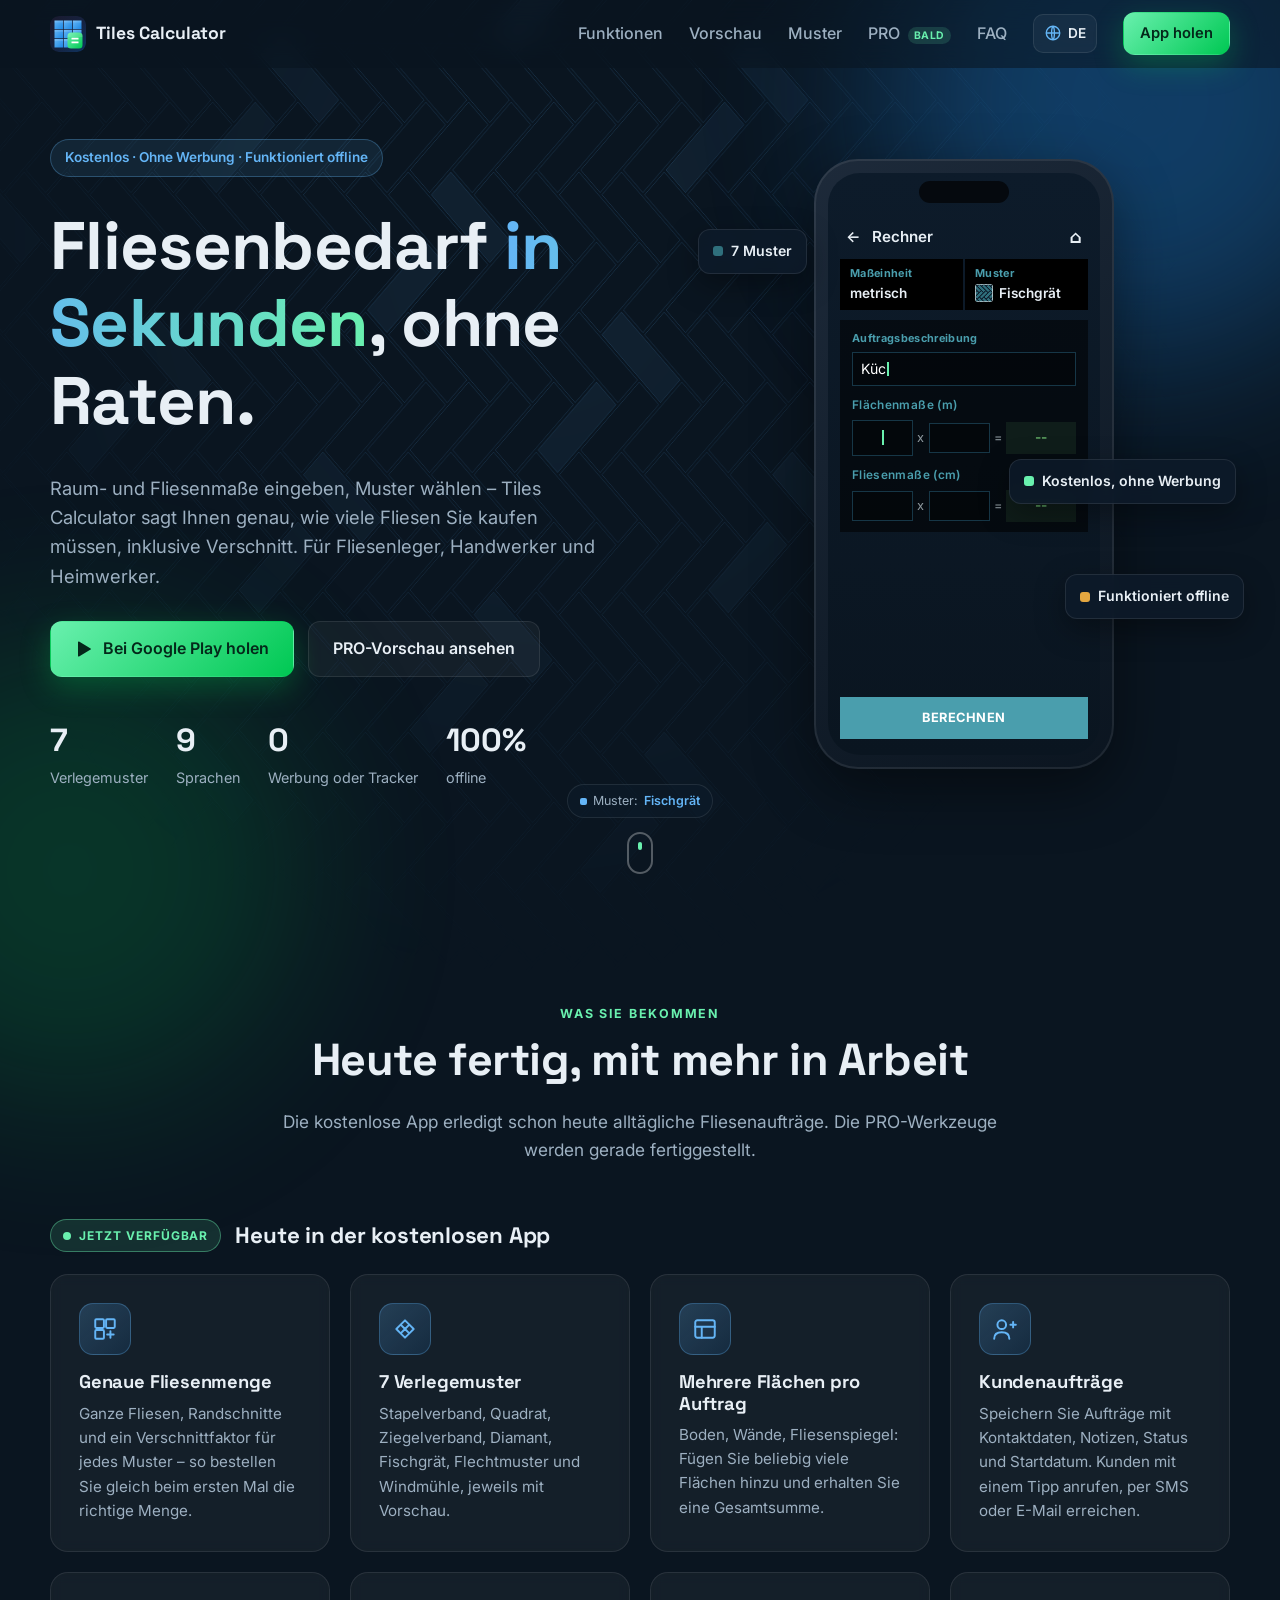
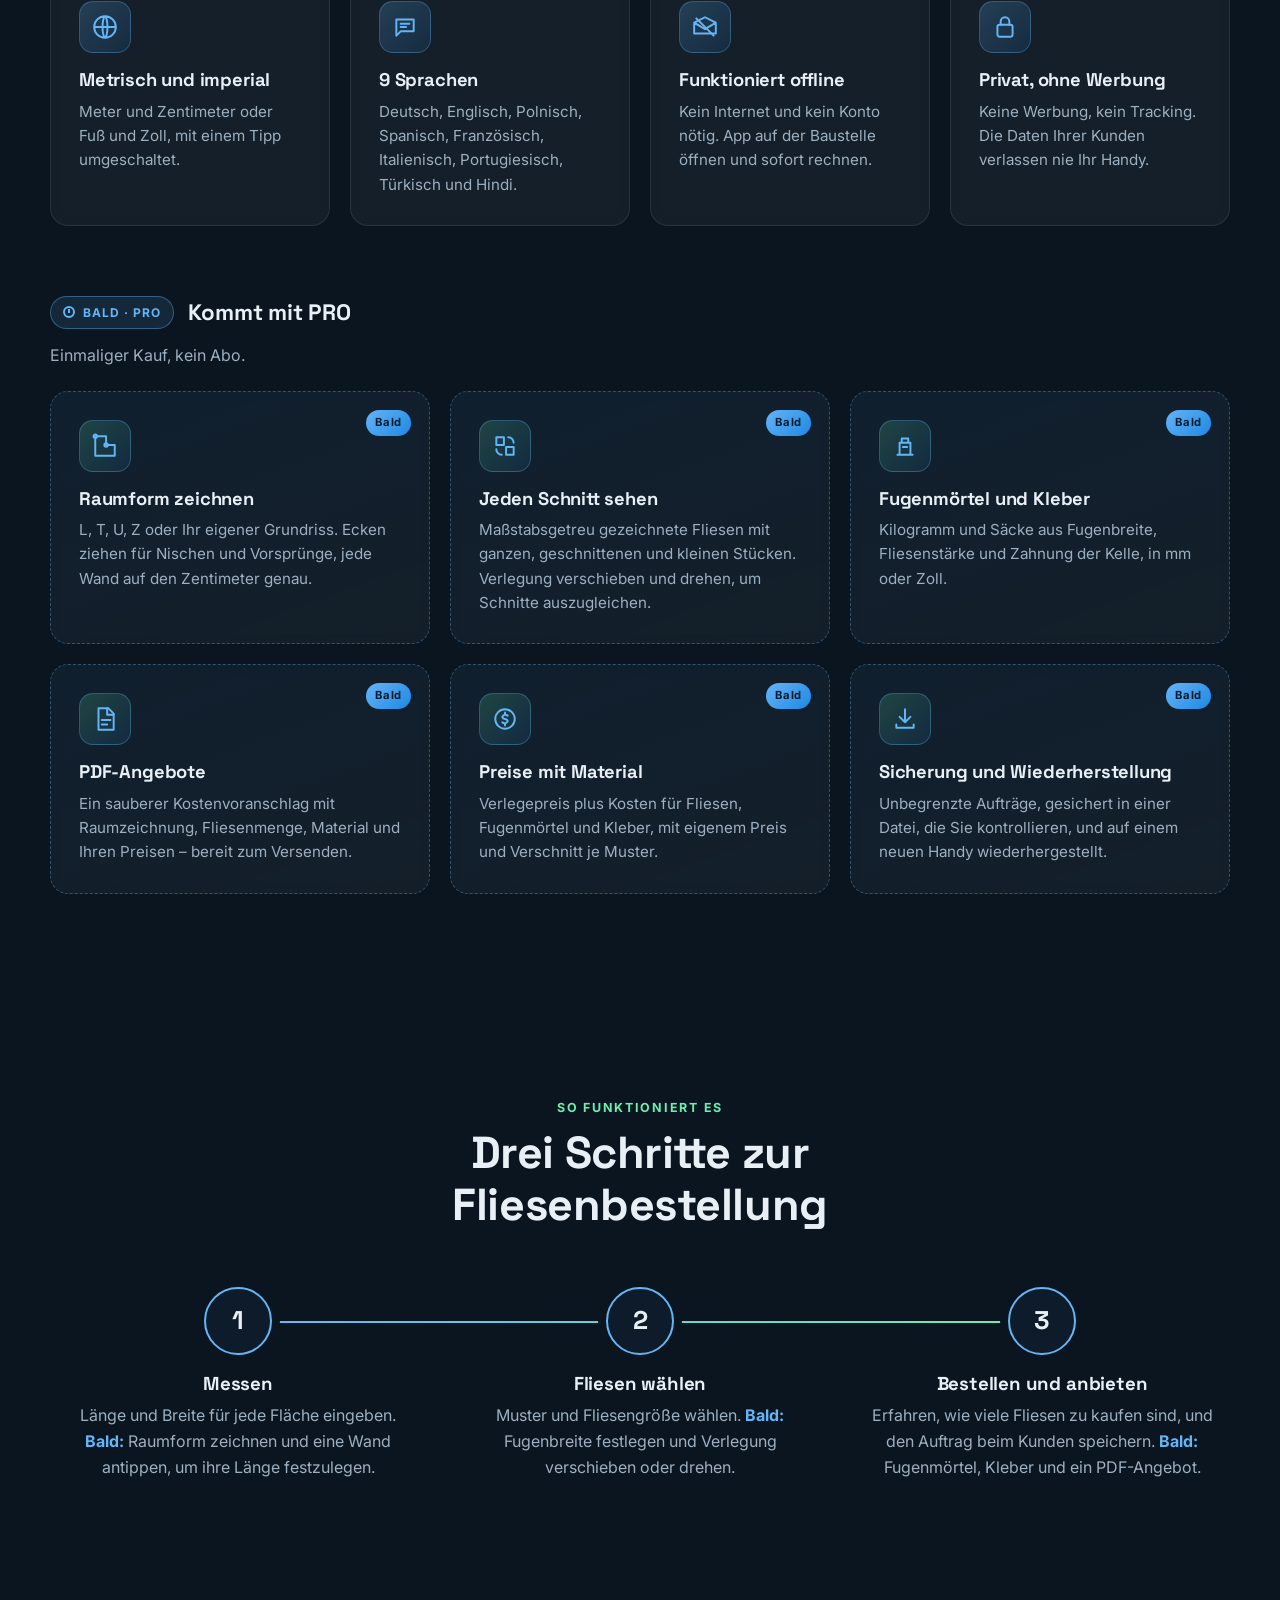
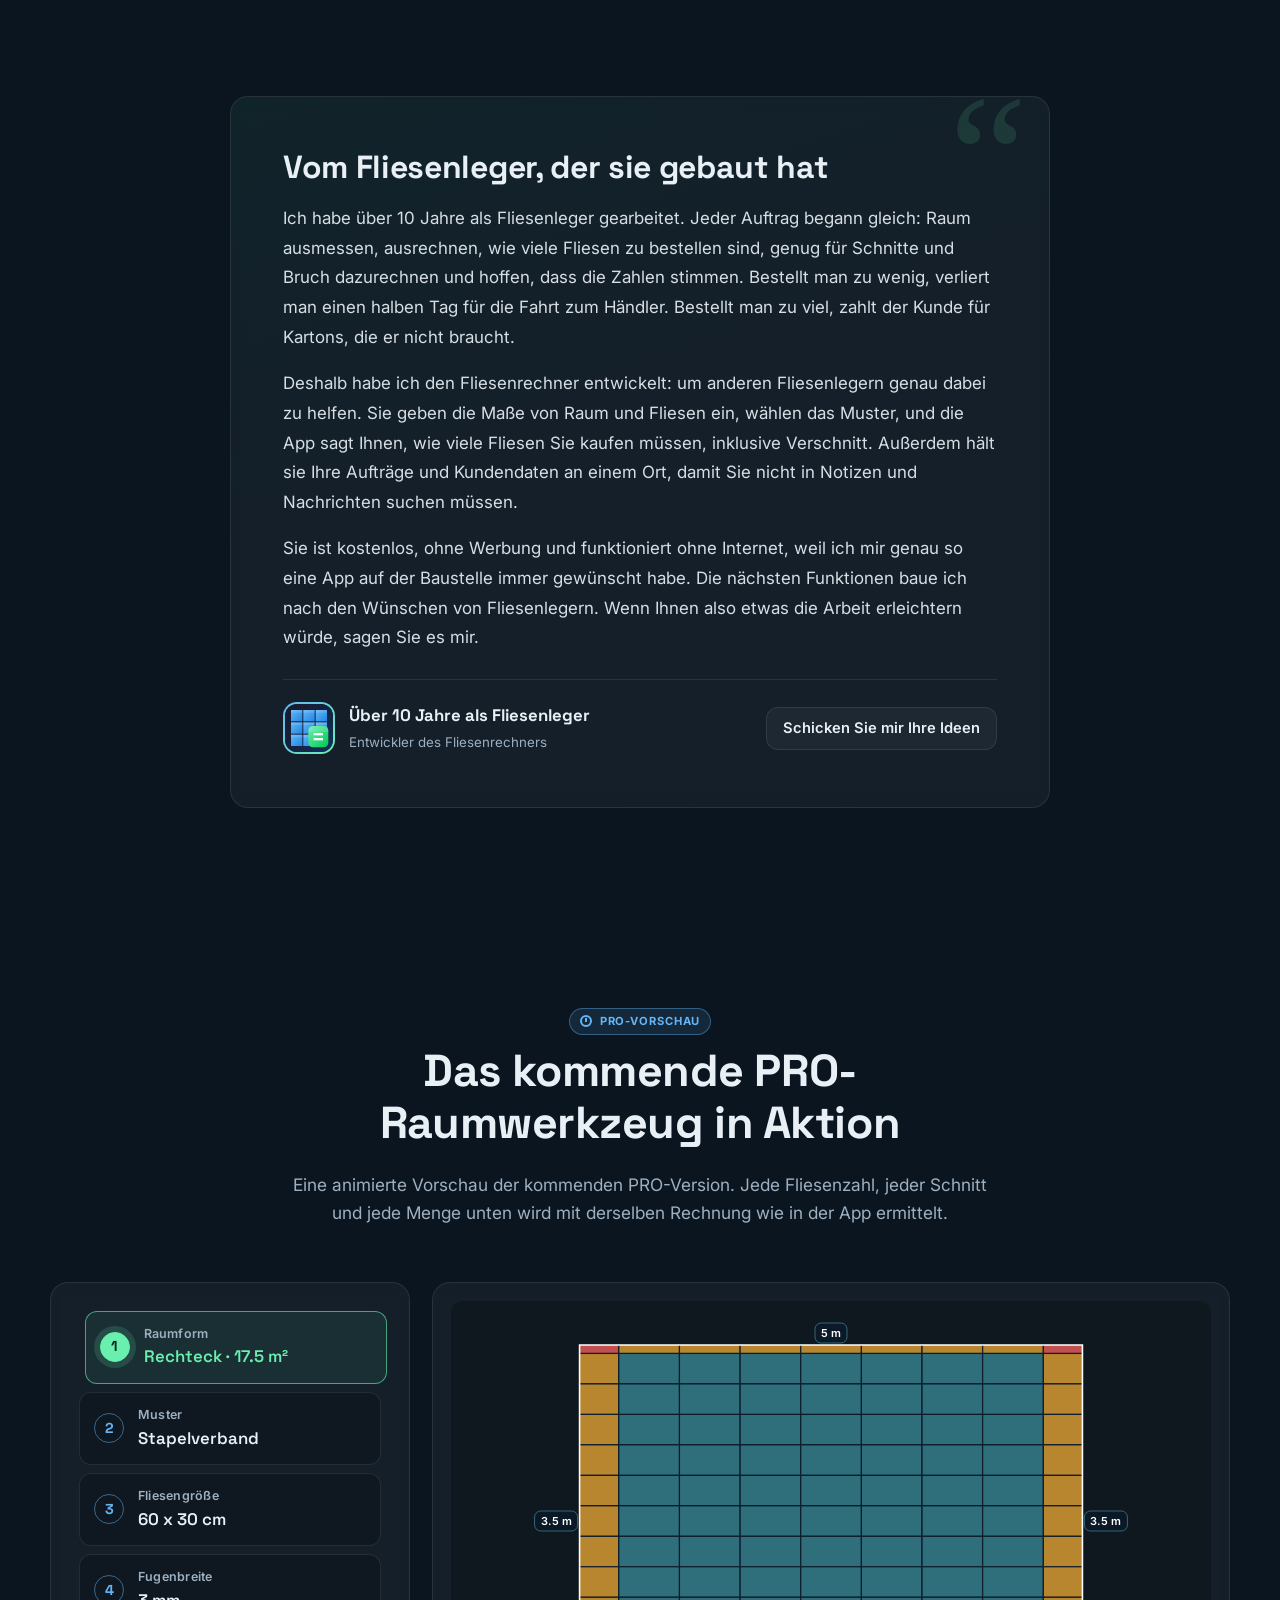
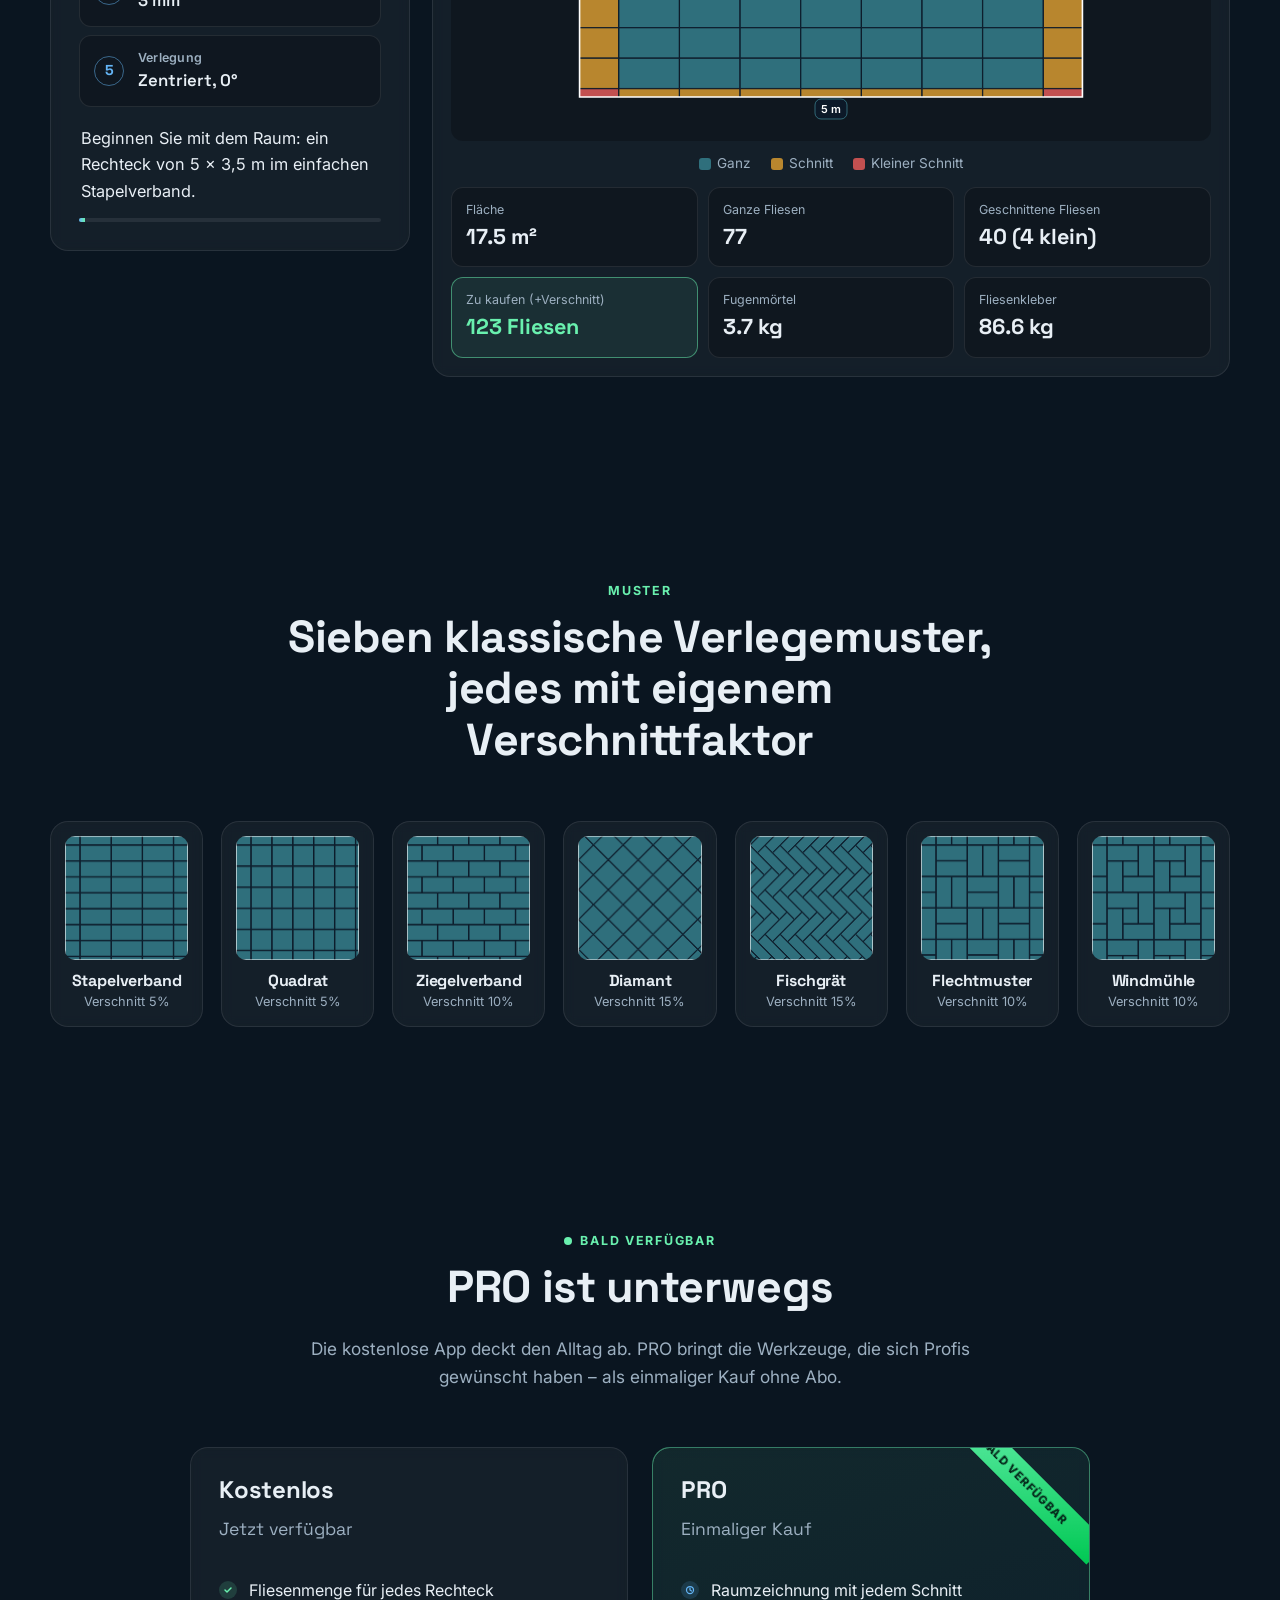
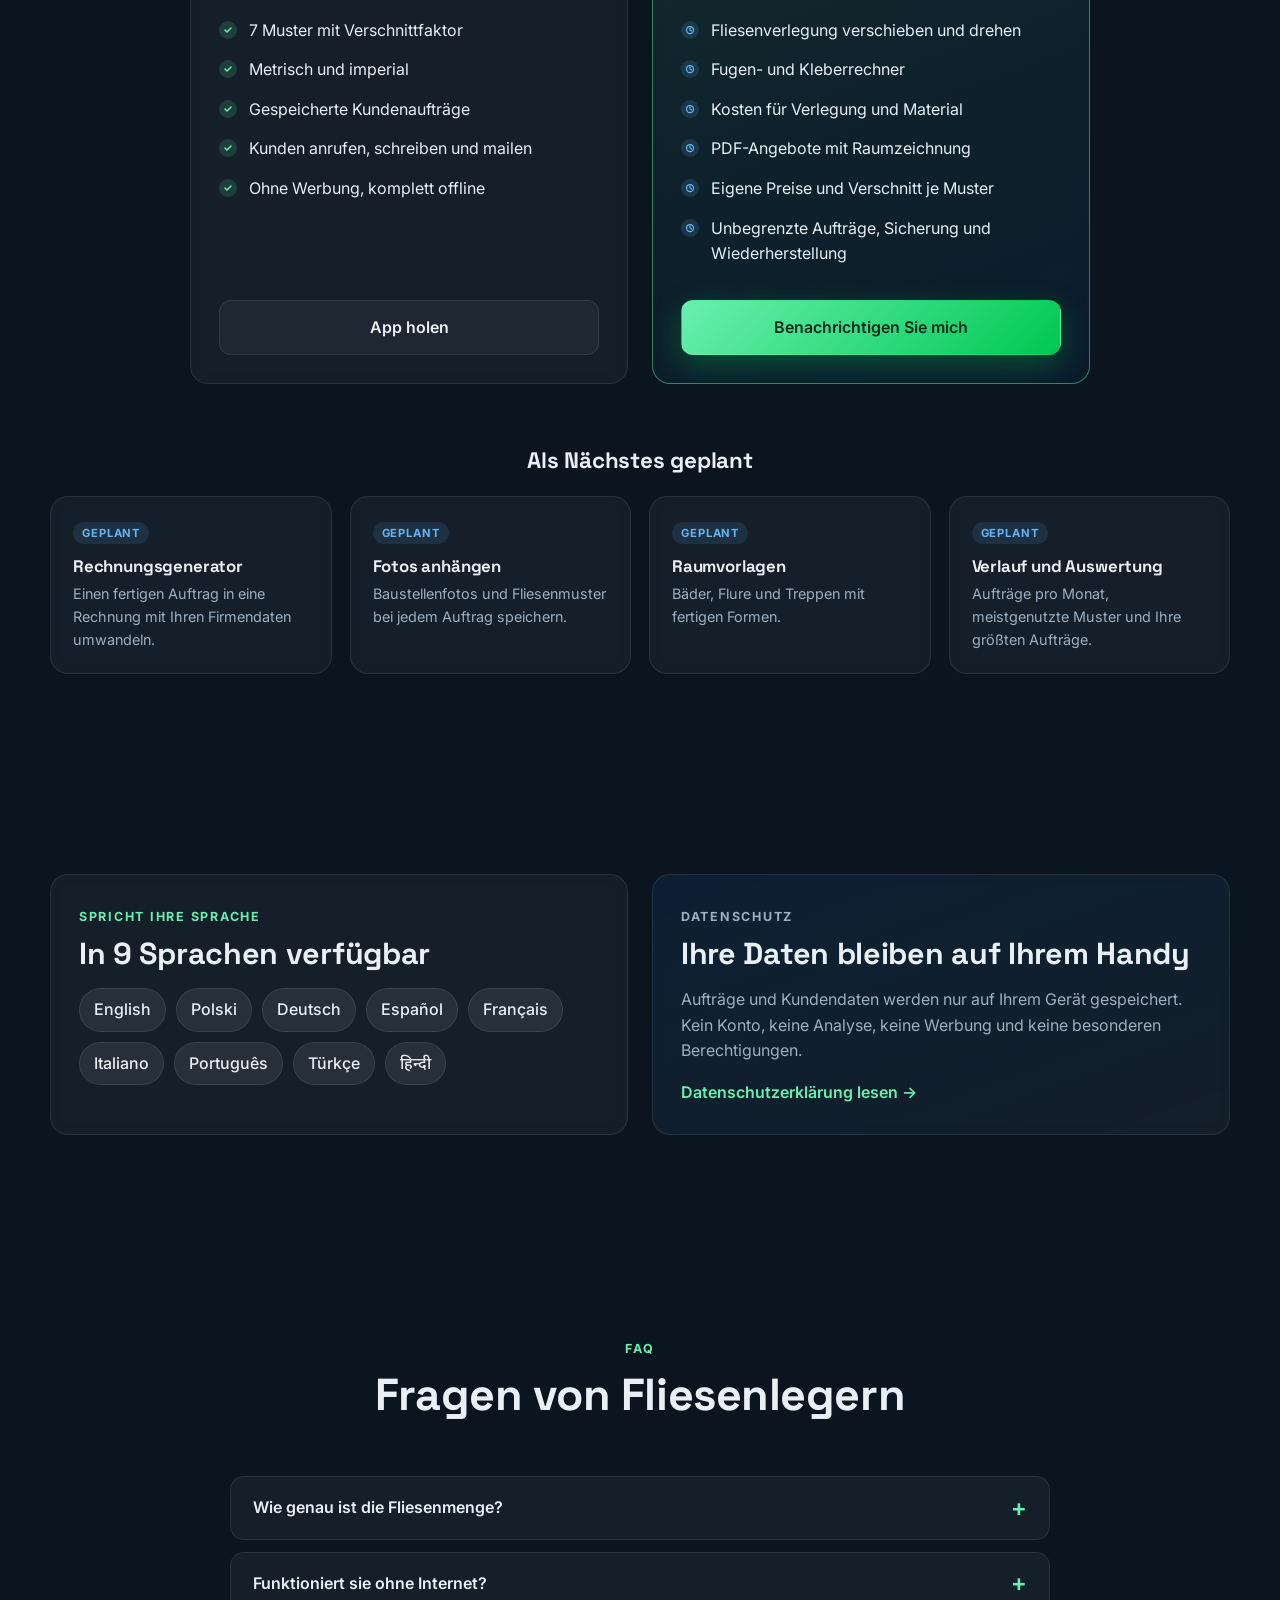
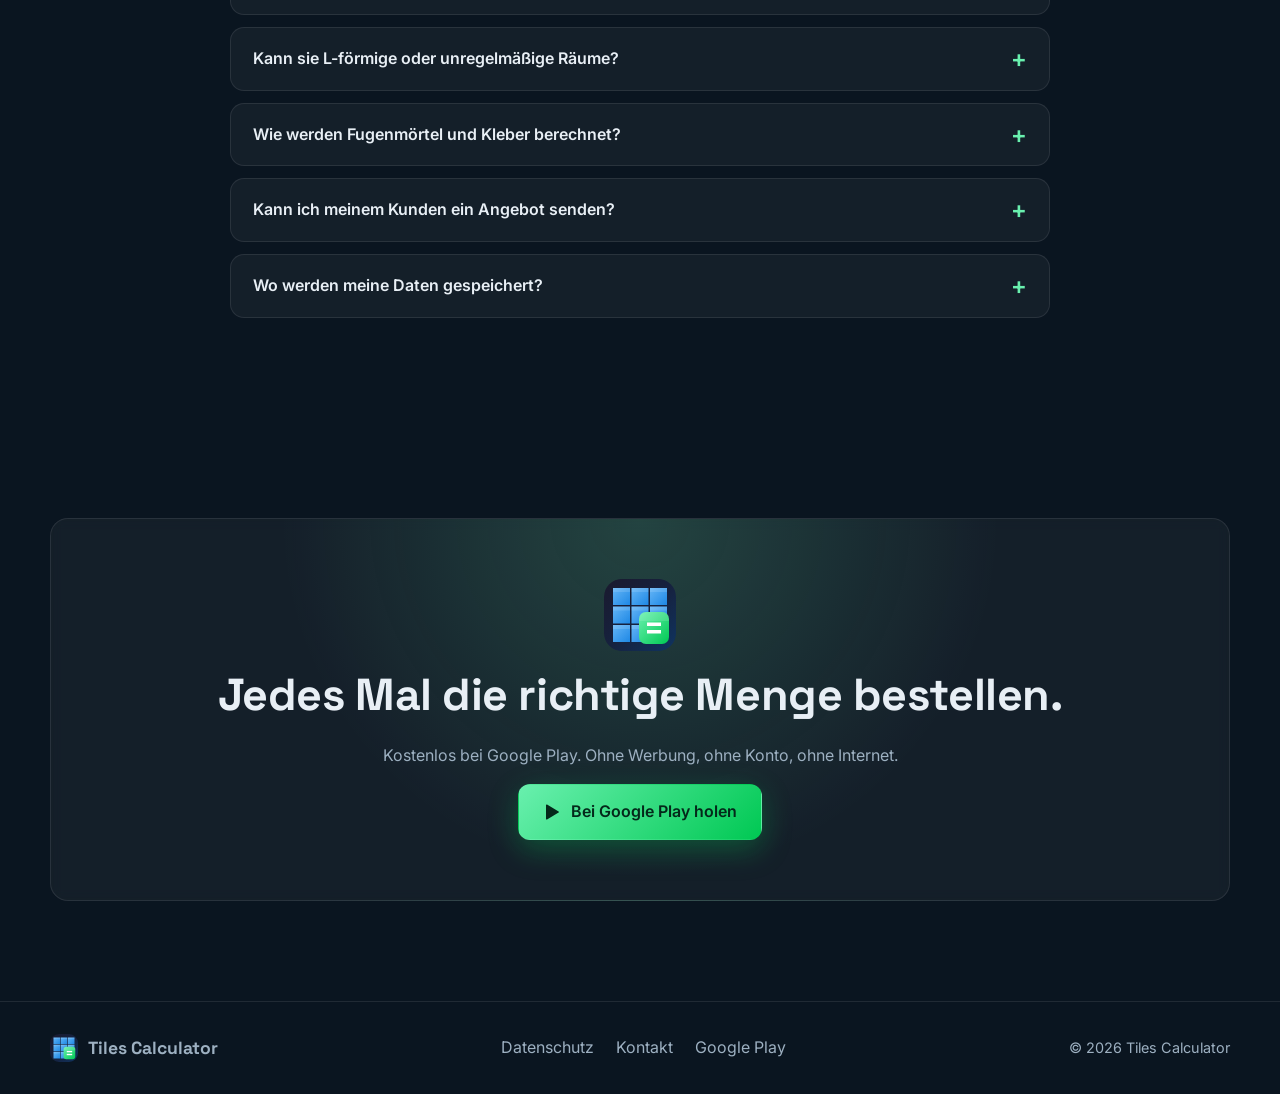
==== commit 5543c082: "Message from the creator, shorter SEO titles, mobile steps layout Co-Authored-By: Claude Opus 5.5 <n" ====
--- a/de/index.html
+++ b/de/index.html
@@ -3,8 +3,8 @@
 <head>
   <meta charset="UTF-8">
   <meta name="viewport" content="width=device-width, initial-scale=1">
-  <title>Fliesenrechner – Wie viele Fliesen brauche ich? Kostenlose App für Android</title>
-  <meta name="description" content="Kostenloser Fliesenrechner für Android. Berechnen Sie, wie viele Fliesen Sie für Boden oder Wand brauchen: 7 Verlegemuster, Verschnitt inklusive, metrisch und imperial. Ohne Werbung, funktioniert offline.">
+  <title>Fliesenrechner – Wie viele Fliesen brauche ich? Gratis-App</title>
+  <meta name="description" content="Kostenloser Fliesenrechner für Android. Fliesenbedarf für Boden oder Wand berechnen: 7 Muster, Verschnitt inklusive. Ohne Werbung, offline.">
   <meta name="keywords" content="Fliesenrechner, wie viele Fliesen brauche ich, Fliesen berechnen, Bodenfliesen Rechner, Wandfliesen Rechner, Fischgrät Fliesen, Fliesenleger App, Verschnitt berechnen, Android">
   <meta name="author" content="Tiles Calculator">
   <meta name="robots" content="index, follow, max-image-preview:large">
@@ -35,24 +35,24 @@
   <meta property="og:url" content="https://bianielbianiel.github.io/tiles-calculator/de/">
   <meta property="og:title" content="Fliesenrechner – Wie viele Fliesen brauchen Sie? In Sekunden wissen.">
   <meta property="og:description" content="Kostenlose Android-App für Fliesenleger, Handwerker und Heimwerker. 7 Muster, Verschnitt inklusive, metrisch und imperial. Ohne Werbung, funktioniert offline.">
-  <meta property="og:image" content="https://bianielbianiel.github.io/tiles-calculator/assets/img/og-image.png">
+  <meta property="og:image" content="https://bianielbianiel.github.io/tiles-calculator/assets/img/og-image.jpg">
   <meta property="og:image:width" content="1200">
   <meta property="og:image:height" content="630">
   <meta property="og:image:alt" content="Fliesenrechner App – wie viele Fliesen brauchen Sie? In Sekunden wissen.">
   <meta name="twitter:card" content="summary_large_image">
   <meta name="twitter:title" content="Fliesenrechner – Wie viele Fliesen brauchen Sie?">
   <meta name="twitter:description" content="Kostenloser Fliesenrechner für Android. 7 Muster, Verschnitt inklusive, ohne Werbung, offline.">
-  <meta name="twitter:image" content="https://bianielbianiel.github.io/tiles-calculator/assets/img/og-image.png">
+  <meta name="twitter:image" content="https://bianielbianiel.github.io/tiles-calculator/assets/img/og-image.jpg">
 
   <!-- Structured data for Google (app, website, FAQ) -->
-  <script type="application/ld+json">{"@context": "https://schema.org", "@type": "SoftwareApplication", "name": "Tiles Calculator", "operatingSystem": "Android", "applicationCategory": "UtilitiesApplication", "description": "Kostenloser Fliesenrechner für Android. Berechnen Sie, wie viele Fliesen Sie für jeden Raum brauchen: 7 Verlegemuster, Verschnitt inklusive, metrisch und imperial. Ohne Werbung, funktioniert offline.", "url": "https://bianielbianiel.github.io/tiles-calculator/de/", "image": "https://bianielbianiel.github.io/tiles-calculator/assets/img/icon-512.png", "screenshot": "https://bianielbianiel.github.io/tiles-calculator/assets/img/og-image.png", "offers": {"@type": "Offer", "price": "0", "priceCurrency": "USD"}, "inLanguage": ["en", "pl", "de", "es", "fr", "it", "pt", "tr", "hi"], "downloadUrl": "https://play.google.com/store/apps/details?id=tiles_calculator.tilecalc", "featureList": ["Fliesenmengenrechner mit Verschnitt", "7 Fliesenverlegemuster", "Mehrere Flächen pro Auftrag", "Kundenaufträge", "Metrische und imperiale Einheiten", "Funktioniert offline, ohne Werbung"]}</script>
+  <script type="application/ld+json">{"@context": "https://schema.org", "@type": "SoftwareApplication", "name": "Tiles Calculator", "operatingSystem": "Android", "applicationCategory": "UtilitiesApplication", "description": "Kostenloser Fliesenrechner für Android. Berechnen Sie, wie viele Fliesen Sie für jeden Raum brauchen: 7 Verlegemuster, Verschnitt inklusive, metrisch und imperial. Ohne Werbung, funktioniert offline.", "url": "https://bianielbianiel.github.io/tiles-calculator/de/", "image": "https://bianielbianiel.github.io/tiles-calculator/assets/img/icon-512.png", "screenshot": "https://bianielbianiel.github.io/tiles-calculator/assets/img/og-image.jpg", "offers": {"@type": "Offer", "price": "0", "priceCurrency": "USD"}, "inLanguage": ["en", "pl", "de", "es", "fr", "it", "pt", "tr", "hi"], "downloadUrl": "https://play.google.com/store/apps/details?id=tiles_calculator.tilecalc", "featureList": ["Fliesenmengenrechner mit Verschnitt", "7 Fliesenverlegemuster", "Mehrere Flächen pro Auftrag", "Kundenaufträge", "Metrische und imperiale Einheiten", "Funktioniert offline, ohne Werbung"]}</script>
   <script type="application/ld+json">{"@context": "https://schema.org", "@type": "WebSite", "name": "Tiles Calculator", "url": "https://bianielbianiel.github.io/tiles-calculator/de/", "inLanguage": "de"}</script>
   <script type="application/ld+json">{"@context": "https://schema.org", "@type": "FAQPage", "inLanguage": "de", "mainEntity": [{"@type": "Question", "name": "Wie genau ist die Fliesenmenge?", "acceptedAnswer": {"@type": "Answer", "text": "Die App berechnet ganze Fliesen und Randschnitte für jede Fläche und addiert den Verschnittfaktor des gewählten Musters. Mit dem kommenden PRO legt sie das echte Muster in Ihren Raum und zählt jedes geschnittene Stück."}}, {"@type": "Question", "name": "Funktioniert sie ohne Internet?", "acceptedAnswer": {"@type": "Answer", "text": "Ja. Alles wird auf Ihrem Handy berechnet, also funktioniert es im Keller, im Neubau und überall ohne Empfang."}}, {"@type": "Question", "name": "Kann sie L-förmige oder unregelmäßige Räume?", "acceptedAnswer": {"@type": "Answer", "text": "Raumformen gehören zu PRO, das bald kommt. Sie können dann L-, T-, U- oder Z-Formen wählen, jede Wand festlegen und Ecken ziehen, um Nischen und Vorsprünge für Kamine, Säulen oder Türlaibungen hinzuzufügen. Schon heute können Sie mehrere rechteckige Flächen zu einem Auftrag hinzufügen."}}, {"@type": "Question", "name": "Wie werden Fugenmörtel und Kleber berechnet?", "acceptedAnswer": {"@type": "Answer", "text": "Der Fugen- und Kleberrechner kommt mit PRO. Fugenmörtel wird nach der Herstellerformel aus Fliesengröße, Fliesenstärke und Fugenbreite berechnet, Kleber nach dem üblichen Verbrauch für die Zahnung, die automatisch nach Fliesengröße gewählt wird. Beides enthält 10 % Zuschlag und wird auf ganze Säcke aufgerundet. Sie sehen es in der PRO-Vorschau oben."}}, {"@type": "Question", "name": "Kann ich meinem Kunden ein Angebot senden?", "acceptedAnswer": {"@type": "Answer", "text": "PDF-Angebote kommen mit PRO: ein Kostenvoranschlag mit Raumzeichnung, Fliesenmenge, Material und Ihren Preisen, bereit zum Teilen per E-Mail, WhatsApp oder jeder anderen App."}}, {"@type": "Question", "name": "Wo werden meine Daten gespeichert?", "acceptedAnswer": {"@type": "Answer", "text": "Nur auf Ihrem Gerät. Beim Deinstallieren der App wird alles gelöscht. Eine Sicherung in eine Datei, die Sie kontrollieren, kommt mit PRO."}}]}</script>
 
   <link rel="preconnect" href="https://fonts.googleapis.com">
   <link rel="preconnect" href="https://fonts.gstatic.com" crossorigin>
   <link href="https://fonts.googleapis.com/css2?family=Inter:wght@400;500;600;700&family=Noto+Sans+Devanagari:wght@500&family=Space+Grotesk:wght@500;600;700&display=swap" rel="stylesheet">
-  <link rel="stylesheet" href="../assets/css/style.css?v=4">
+  <link rel="stylesheet" href="../assets/css/style.css?v=7">
 </head>
 <body>
   <div class="scroll-progress" aria-hidden="true"></div>
@@ -272,6 +272,26 @@
       </div>
     </section>
 
+    <!-- ============ From the maker ============ -->
+    <section class="section maker-section" id="about">
+      <div class="container narrow">
+        <figure class="maker card reveal">
+          <span class="maker-quote" aria-hidden="true">&ldquo;</span>
+          <h2 class="maker-title">Vom Fliesenleger, der sie gebaut hat</h2>
+          <blockquote>
+            <p>Ich habe über 10 Jahre als Fliesenleger gearbeitet. Jeder Auftrag begann gleich: Raum ausmessen, ausrechnen, wie viele Fliesen zu bestellen sind, genug für Schnitte und Bruch dazurechnen und hoffen, dass die Zahlen stimmen. Bestellt man zu wenig, verliert man einen halben Tag für die Fahrt zum Händler. Bestellt man zu viel, zahlt der Kunde für Kartons, die er nicht braucht.</p>
+            <p>Deshalb habe ich den Fliesenrechner entwickelt: um anderen Fliesenlegern genau dabei zu helfen. Sie geben die Maße von Raum und Fliesen ein, wählen das Muster, und die App sagt Ihnen, wie viele Fliesen Sie kaufen müssen, inklusive Verschnitt. Außerdem hält sie Ihre Aufträge und Kundendaten an einem Ort, damit Sie nicht in Notizen und Nachrichten suchen müssen.</p>
+            <p>Sie ist kostenlos, ohne Werbung und funktioniert ohne Internet, weil ich mir genau so eine App auf der Baustelle immer gewünscht habe. Die nächsten Funktionen baue ich nach den Wünschen von Fliesenlegern. Wenn Ihnen also etwas die Arbeit erleichtern würde, sagen Sie es mir.</p>
+          </blockquote>
+          <figcaption class="maker-sign">
+            <span class="maker-avatar" aria-hidden="true"><img src="../assets/img/logo.svg" alt="" width="48" height="48"></span>
+            <span><b>Über 10 Jahre als Fliesenleger</b><small>Entwickler des Fliesenrechners</small></span>
+            <a class="btn btn-ghost btn-small maker-btn" href="mailto:website.scss@gmail.com?subject=Tiles%20Calculator">Schicken Sie mir Ihre Ideen</a>
+          </figcaption>
+        </figure>
+      </div>
+    </section>
+
     <!-- ============ Live demo ============ -->
     <section class="section" id="demo">
       <div class="container">
@@ -441,7 +461,7 @@
   </footer>
 
   <script>window.I18N = {"Basketweave": "Flechtmuster", "Brick": "Ziegelverband", "Diamond": "Diamant", "Herringbone": "Fischgrät", "Stack": "Stapelverband", "Square": "Quadrat", "Windmill": "Windmühle", "basketweave": "Flechtmuster", "brick": "Ziegelverband", "diamond": "Diamant", "herringbone": "Fischgrät", "stack": "Stapelverband", "square": "Quadrat", "windmill": "Windmühle", "Kitchen floor": "Küchenboden", "Bathroom wall": "Badezimmerwand", "Hallway": "Flur", "Shower floor": "Duschboden", "Rectangle": "Rechteck", "L-shape": "L-Form", "T-shape": "T-Form", "U-shape": "U-Form", "Moved": "Verschoben", "Centred": "Zentriert", "small": "klein", "tiles": "Fliesen", "Waste": "Verschnitt", "Start with the room: a 5 x 3.5 m rectangle, laid in a simple stack.": "Beginnen Sie mit dem Raum: ein Rechteck von 5 x 3,5 m im einfachen Stapelverband.", "Switch to brick. Every row shifts by half a tile and the cuts move with it.": "Wechsel zum Ziegelverband. Jede Reihe versetzt sich um eine halbe Fliese, die Schnitte wandern mit.", "Herringbone: the app lays the real pattern and counts every cut piece.": "Fischgrät: Die App legt das echte Muster und zählt jedes geschnittene Stück.", "Smaller 30 x 10 cm tiles: more tiles, more cuts along the walls.": "Kleinere Fliesen 30 x 10 cm: mehr Fliesen, mehr Schnitte an den Wänden.", "Wider grout joints change the count, the grout to buy and the drawing.": "Breitere Fugen ändern die Menge, den Fugenmörtel zum Kaufen und die Zeichnung.", "Rotate the whole layout with two fingers. It snaps to 45 degrees.": "Die ganze Verlegung mit zwei Fingern drehen. Sie rastet bei 45 Grad ein.", "Drag the tiles to balance the cuts, so no thin slivers end up at the walls.": "Fliesen ziehen, um die Schnitte auszugleichen – keine schmalen Streifen an den Wänden.", "Real rooms are rarely rectangles. Pick an L-shape and set each wall.": "Echte Räume sind selten rechteckig. Wählen Sie eine L-Form und legen Sie jede Wand fest.", "Or a U-shape with basketweave. Tiles, grout and adhesive are worked out for you.": "Oder eine U-Form im Flechtmuster. Fliesen, Fugenmörtel und Kleber werden für Sie berechnet.", "A T-shaped room in diamond. Every room is ready for a PDF quote.": "Ein T-förmiger Raum im Diamantmuster. Jeder Raum ist bereit für ein PDF-Angebot.", "Pattern": "Muster"};</script>
-  <script src="../assets/js/tiles-engine.js?v=4" defer></script>
-  <script src="../assets/js/main.js?v=4" defer></script>
+  <script src="../assets/js/tiles-engine.js?v=7" defer></script>
+  <script src="../assets/js/main.js?v=7" defer></script>
 </body>
 </html>
--- a/assets/css/style.css
+++ b/assets/css/style.css
@@ -327,6 +327,25 @@
 }
 .step p { color: var(--muted); }
 
+/* ---------- From the maker ---------- */
+.maker { margin: 0; padding: clamp(28px, 5vw, 52px); overflow: hidden;
+  background: linear-gradient(160deg, rgba(105, 240, 174, .07), var(--surface) 45%); }
+.maker-quote {
+  position: absolute; top: -28px; right: 22px; font-family: Georgia, serif; font-size: 11rem; line-height: 1;
+  color: rgba(105, 240, 174, .12); pointer-events: none;
+}
+.maker-title { font-size: clamp(1.4rem, 3vw, 2rem); margin-bottom: 18px; }
+.maker blockquote { margin: 0; }
+.maker blockquote p { color: var(--text); font-size: 1.06rem; line-height: 1.75; opacity: .92; }
+.maker blockquote p:last-child { margin-bottom: 0; }
+.maker-sign { display: flex; flex-wrap: wrap; align-items: center; gap: 14px; margin-top: 26px; padding-top: 22px; border-top: 1px solid var(--border); }
+.maker-avatar { width: 52px; height: 52px; border-radius: 14px; padding: 2px; background: linear-gradient(135deg, var(--sky), var(--green)); flex: none; }
+.maker-avatar img { width: 100%; height: 100%; border-radius: 12px; background: var(--bg-2); }
+.maker-sign b { display: block; font-family: var(--font-head); font-size: 1.05rem; }
+.maker-sign small { color: var(--muted); }
+.maker-btn { margin-left: auto; }
+@media (max-width: 560px) { .maker-btn { margin-left: 0; width: 100%; } }
+
 /* ---------- Demo ---------- */
 .demo { display: grid; grid-template-columns: 360px 1fr; gap: 22px; align-items: start; }
 .demo-controls { display: flex; flex-direction: column; gap: 14px; }
@@ -498,10 +517,21 @@
   .lead { margin-inline: auto; }
   .hero-cta { justify-content: center; }
   .stats { grid-template-columns: repeat(2, auto); justify-content: center; gap: 18px 40px; }
-  .steps { grid-template-columns: 1fr; gap: 34px; }
-  .steps::before { top: 0; bottom: 0; left: 50%; right: auto; width: 2px; height: auto; transform: scaleY(0); transform-origin: top; background: linear-gradient(180deg, var(--sky), var(--green)); }
-  .steps.in::before { transform: scaleY(1); }
-  .step p { background: var(--bg); }
+  /* Phones: timeline on the left, text beside each number */
+  .steps { grid-template-columns: 1fr; gap: 30px; max-width: 520px; margin: 0 auto; }
+  .steps::before { display: none; }
+  /* One connector per gap, from the bottom of a circle to the top of the next */
+  .step { position: relative; }
+  .step:not(:last-child)::after {
+    content: ''; position: absolute; left: 27px; top: 62px; bottom: -24px; width: 2px; border-radius: 2px;
+    background: linear-gradient(180deg, var(--sky), var(--green));
+    transform: scaleY(0); transform-origin: top; transition: transform .8s ease .3s;
+  }
+  .steps.in .step::after { transform: scaleY(1); }
+  .step { display: grid; grid-template-columns: 56px 1fr; column-gap: 18px; align-items: start; text-align: left; padding: 0; }
+  .step-num { grid-row: span 2; width: 56px; height: 56px; margin: 0; font-size: 1.35rem; box-shadow: 0 0 0 6px var(--bg); }
+  .step h3 { margin: 4px 0 6px; font-size: 1.15rem; }
+  .step p { margin: 0; }
   .plans, .two-col { grid-template-columns: 1fr; }
   .scroll-hint { display: none; }
   .bg-label { bottom: 24px; }
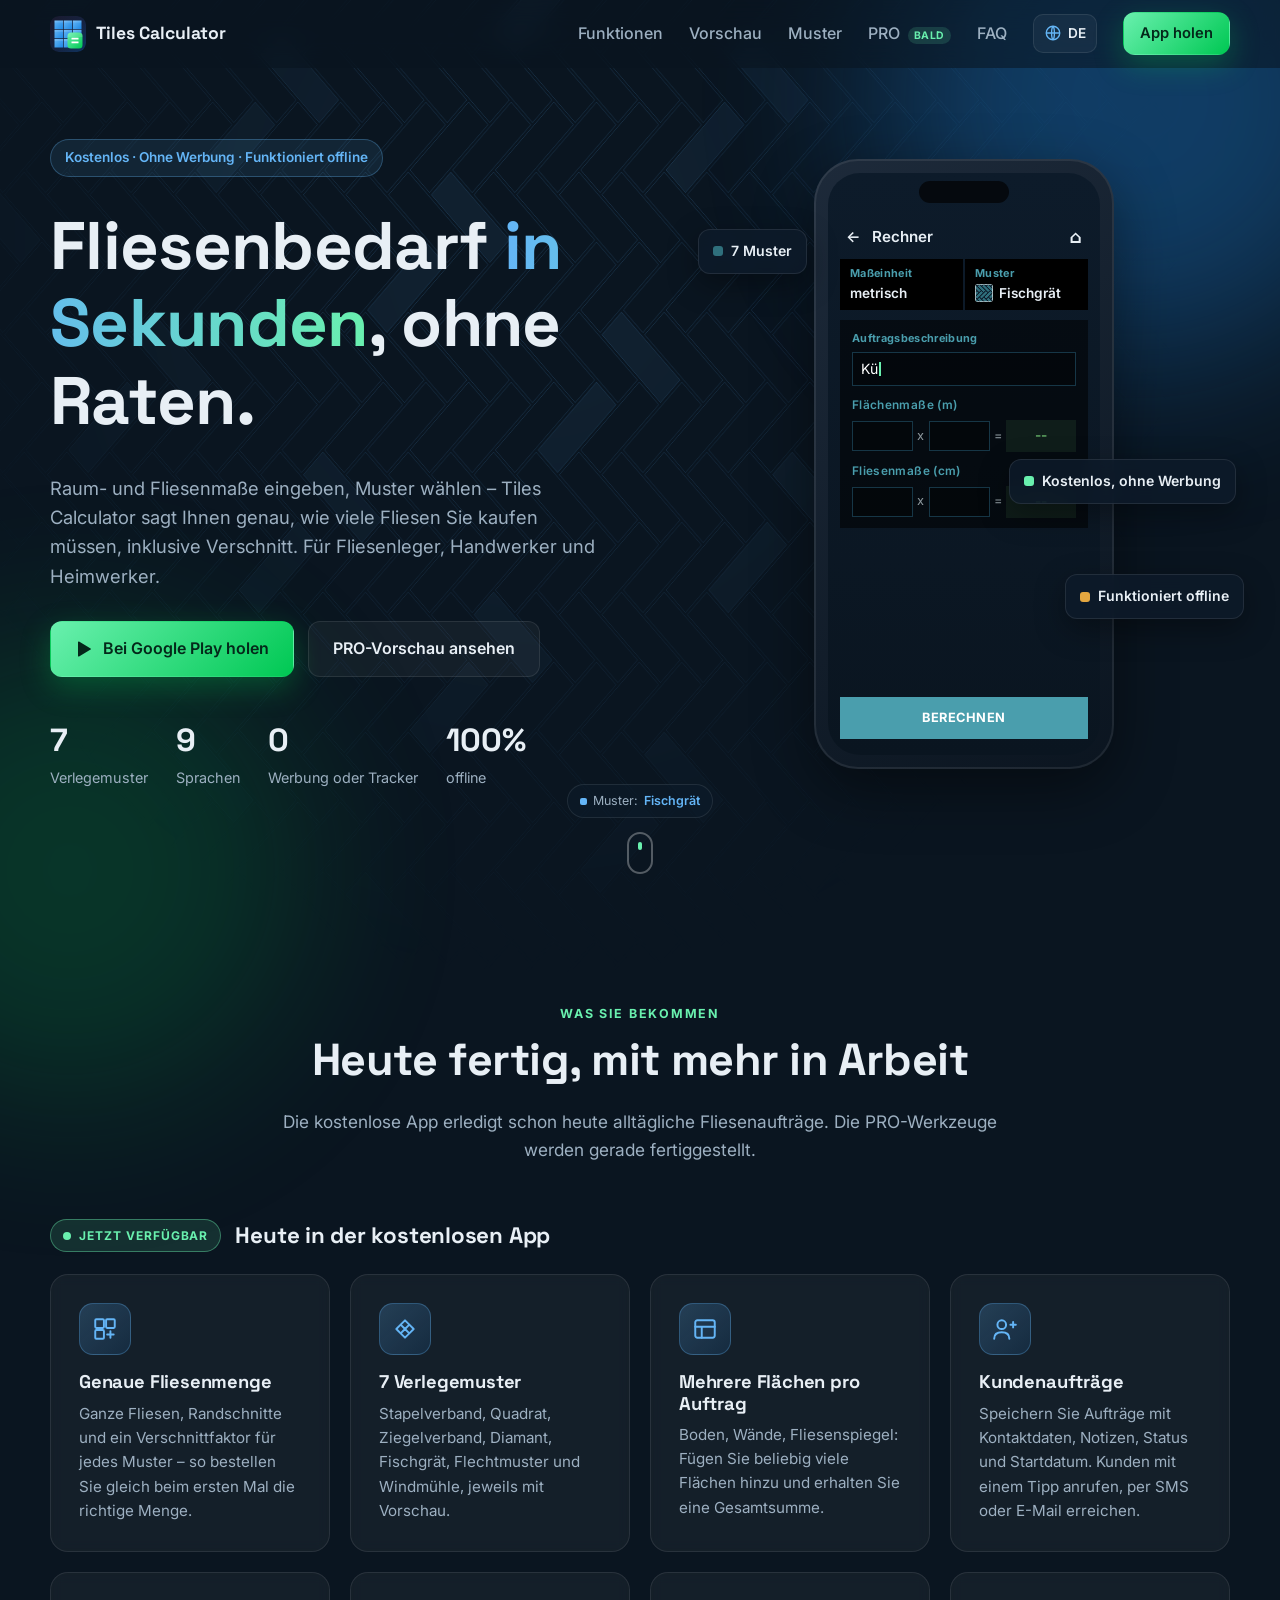
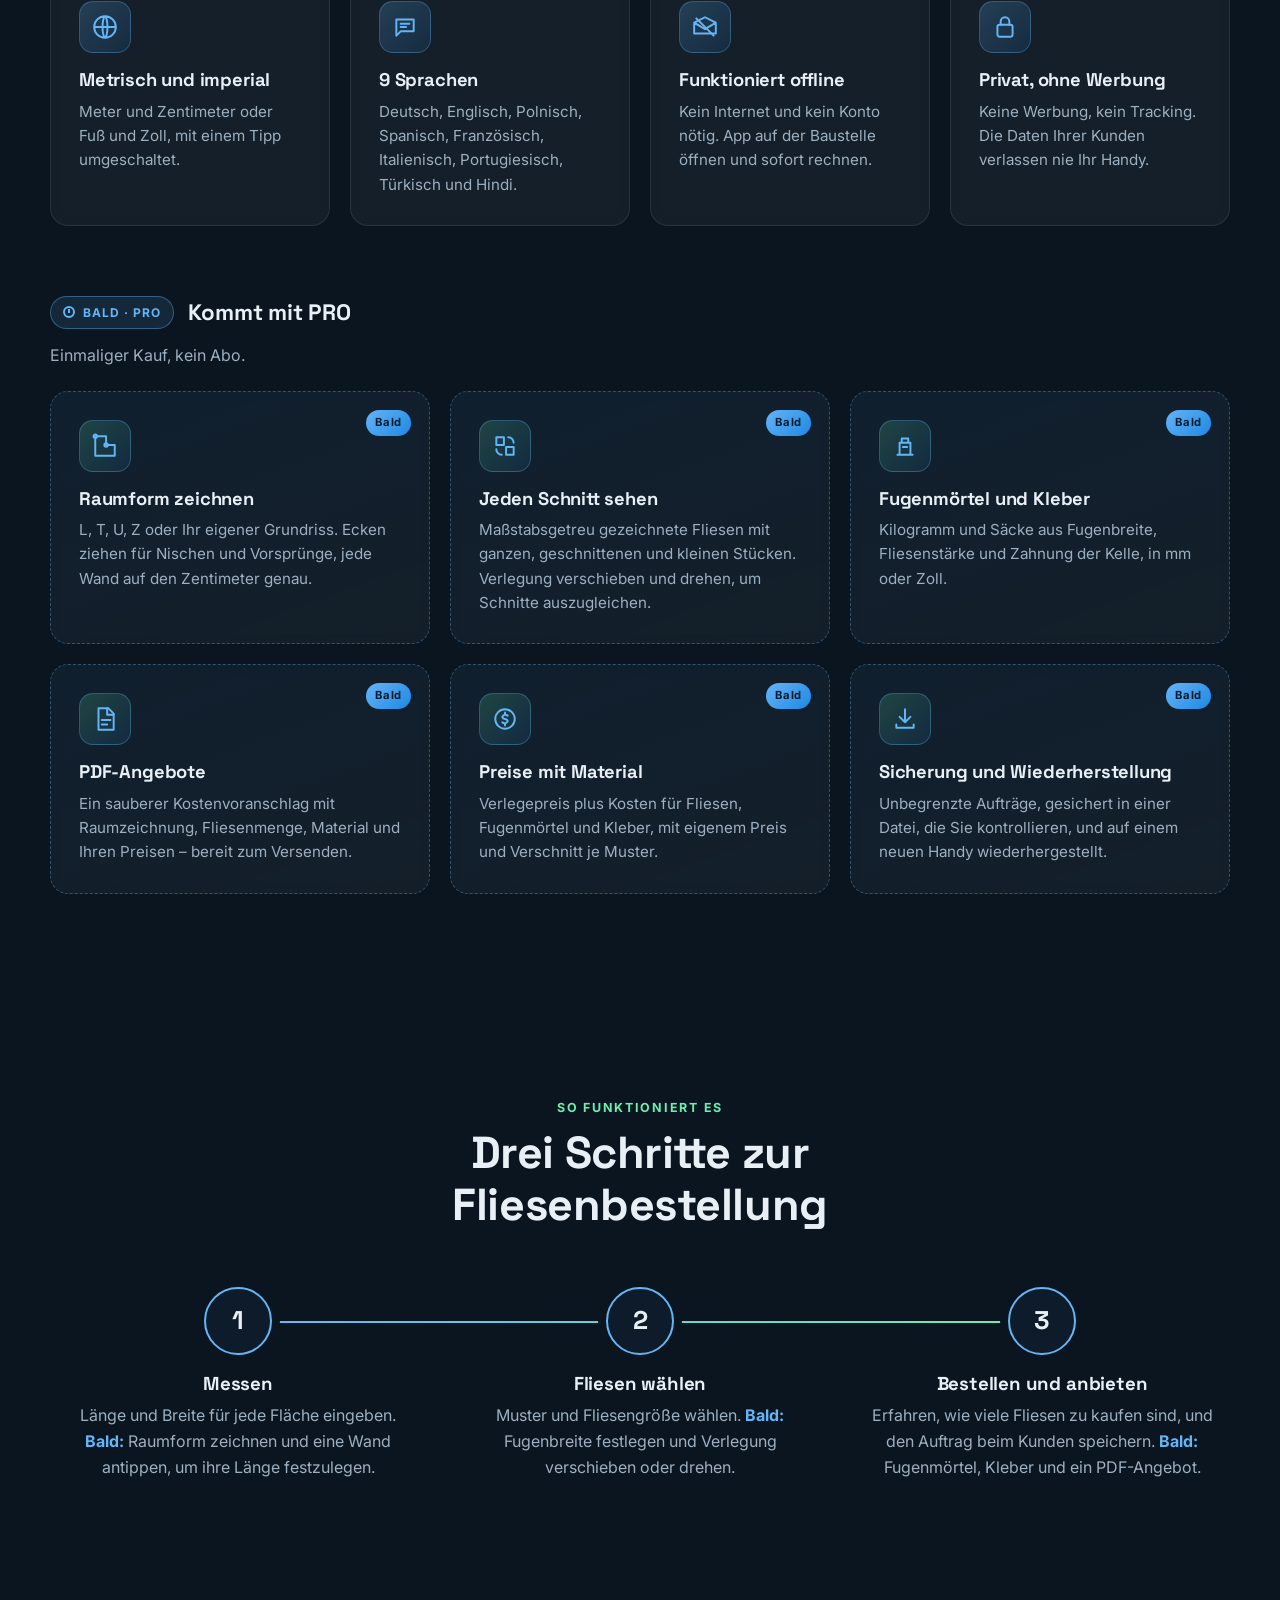
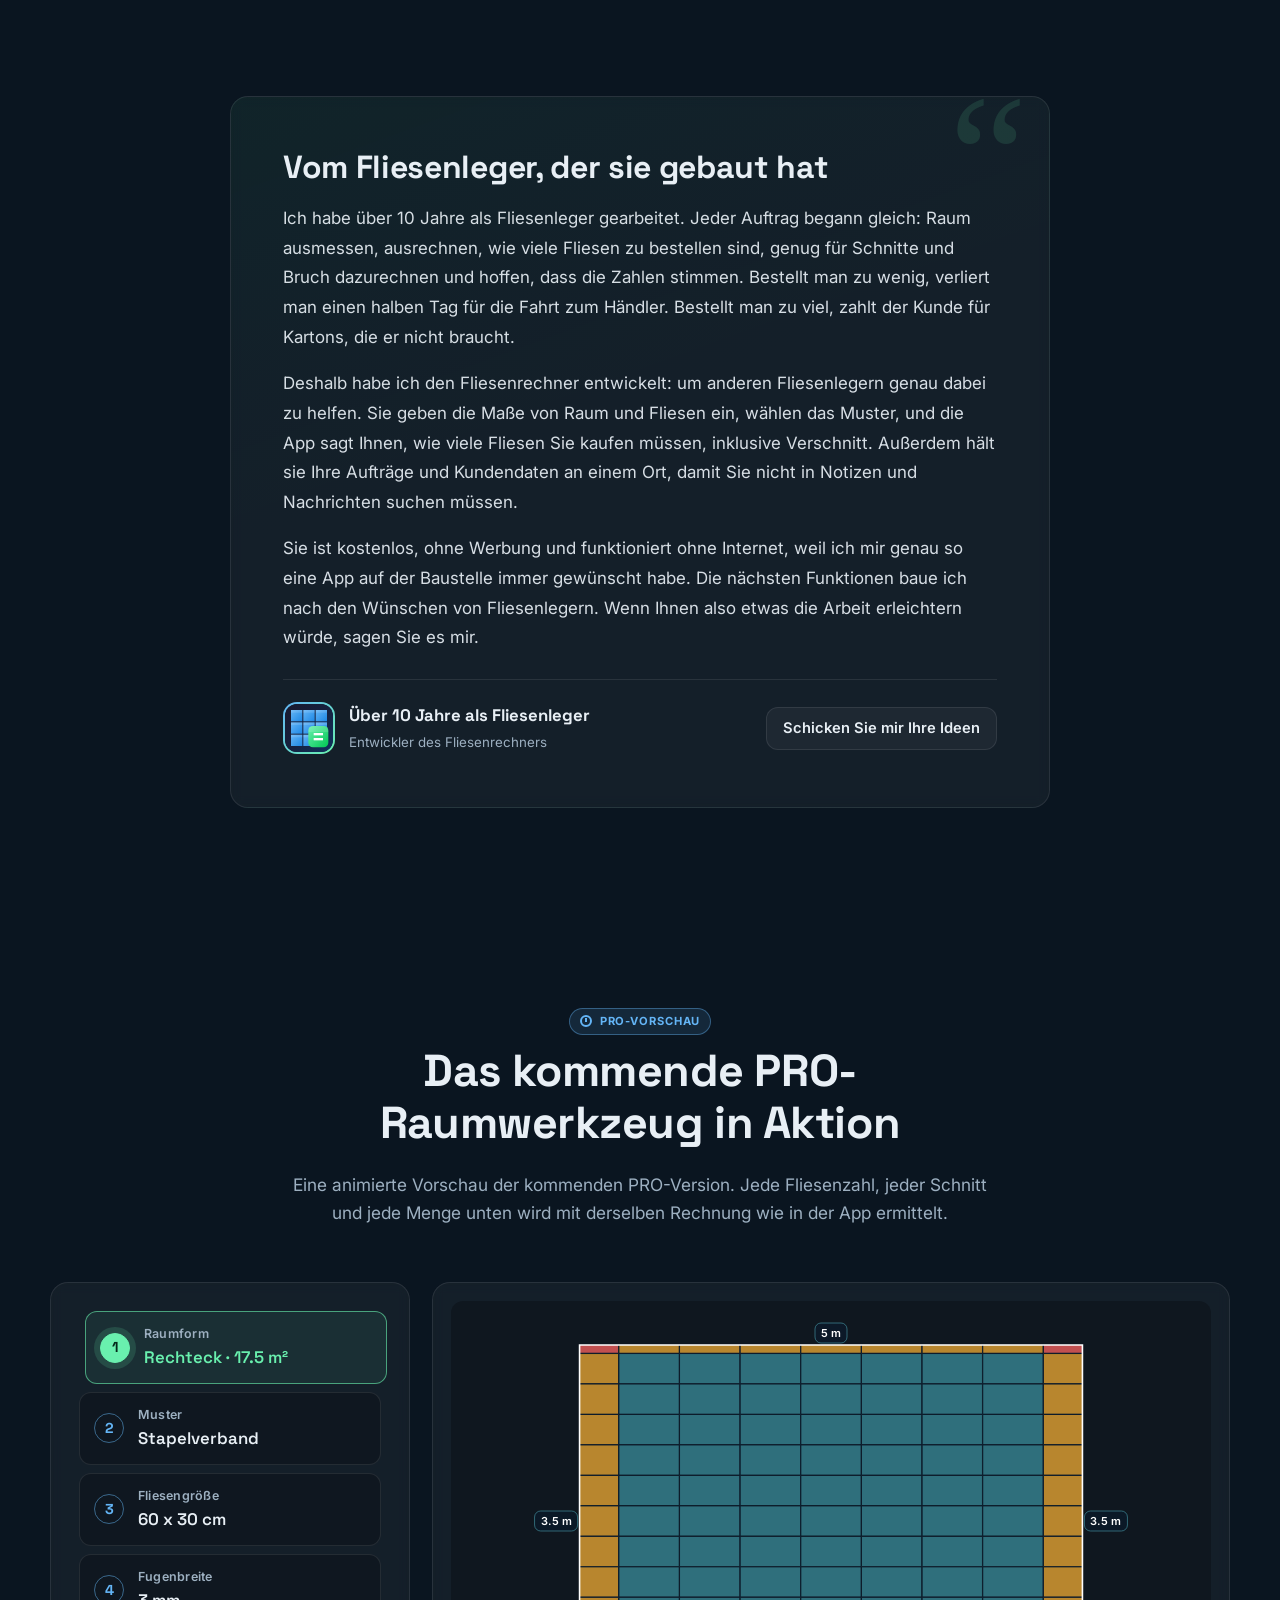
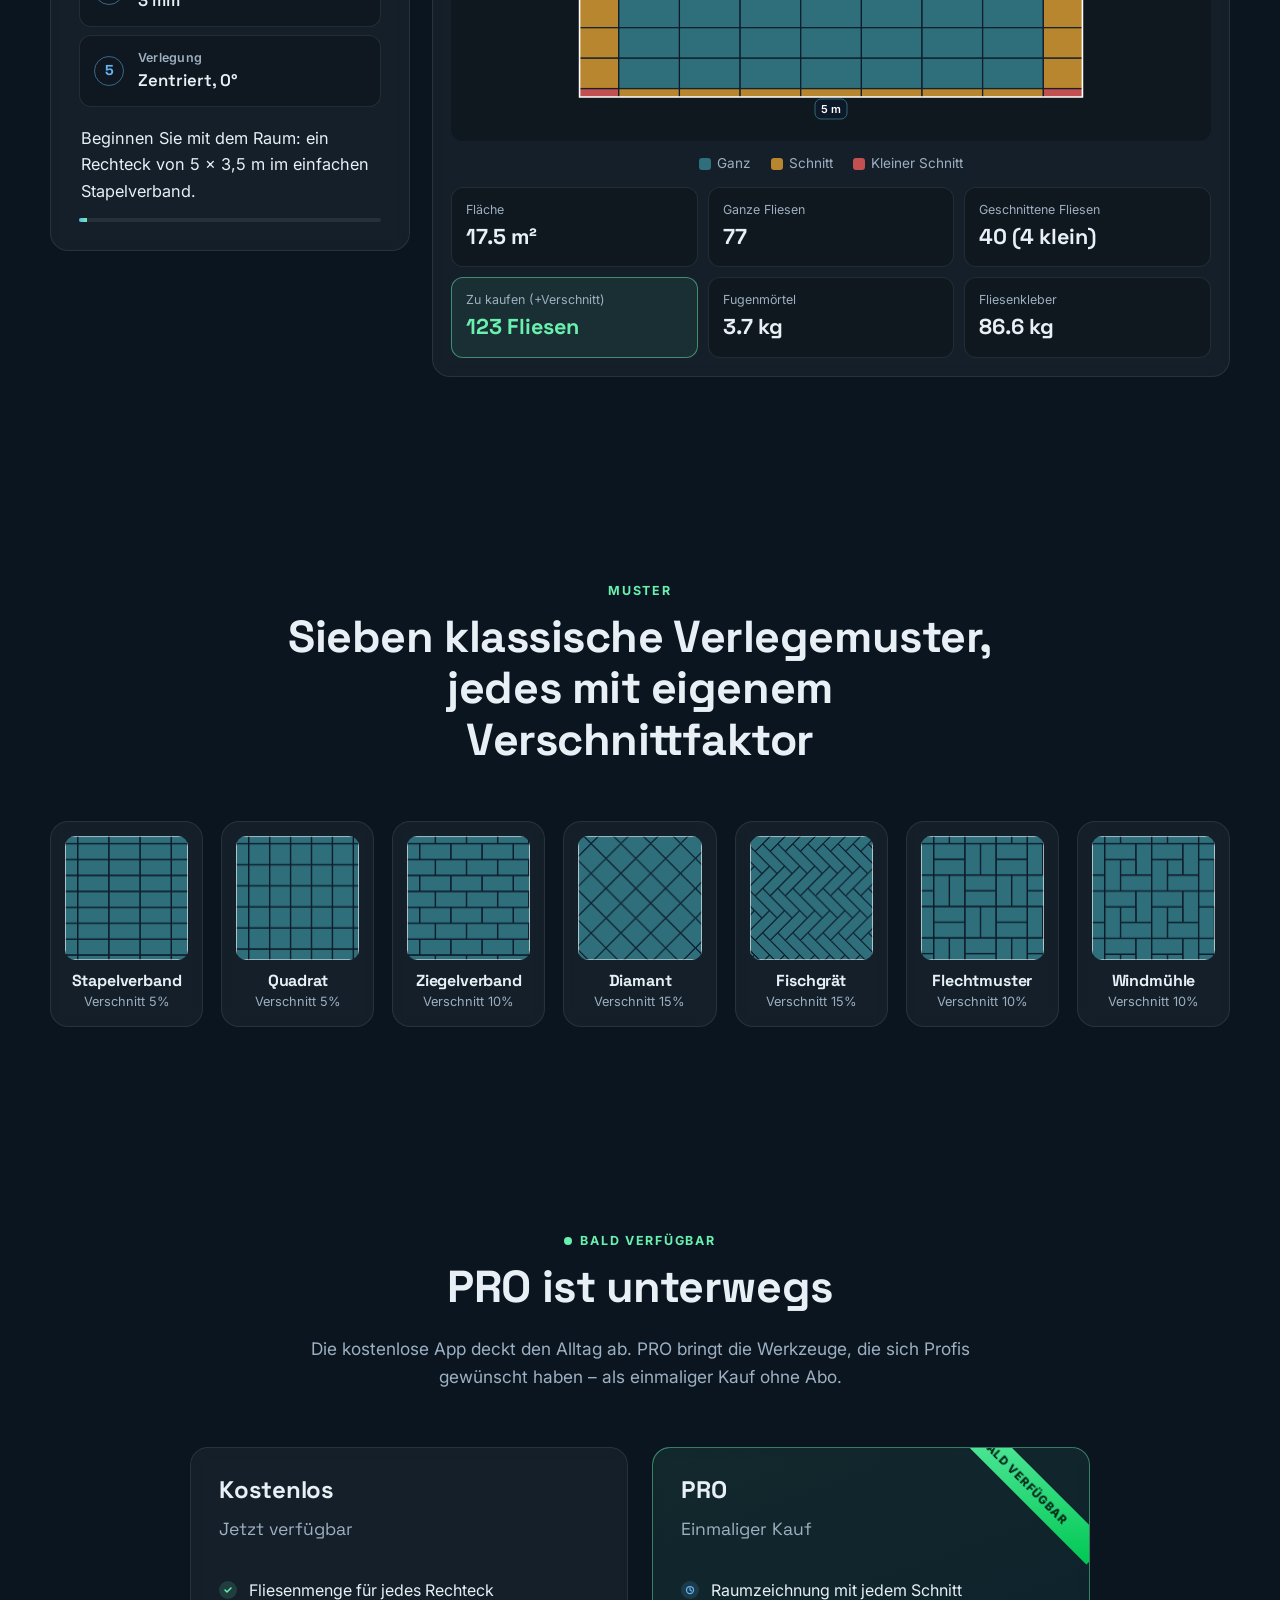
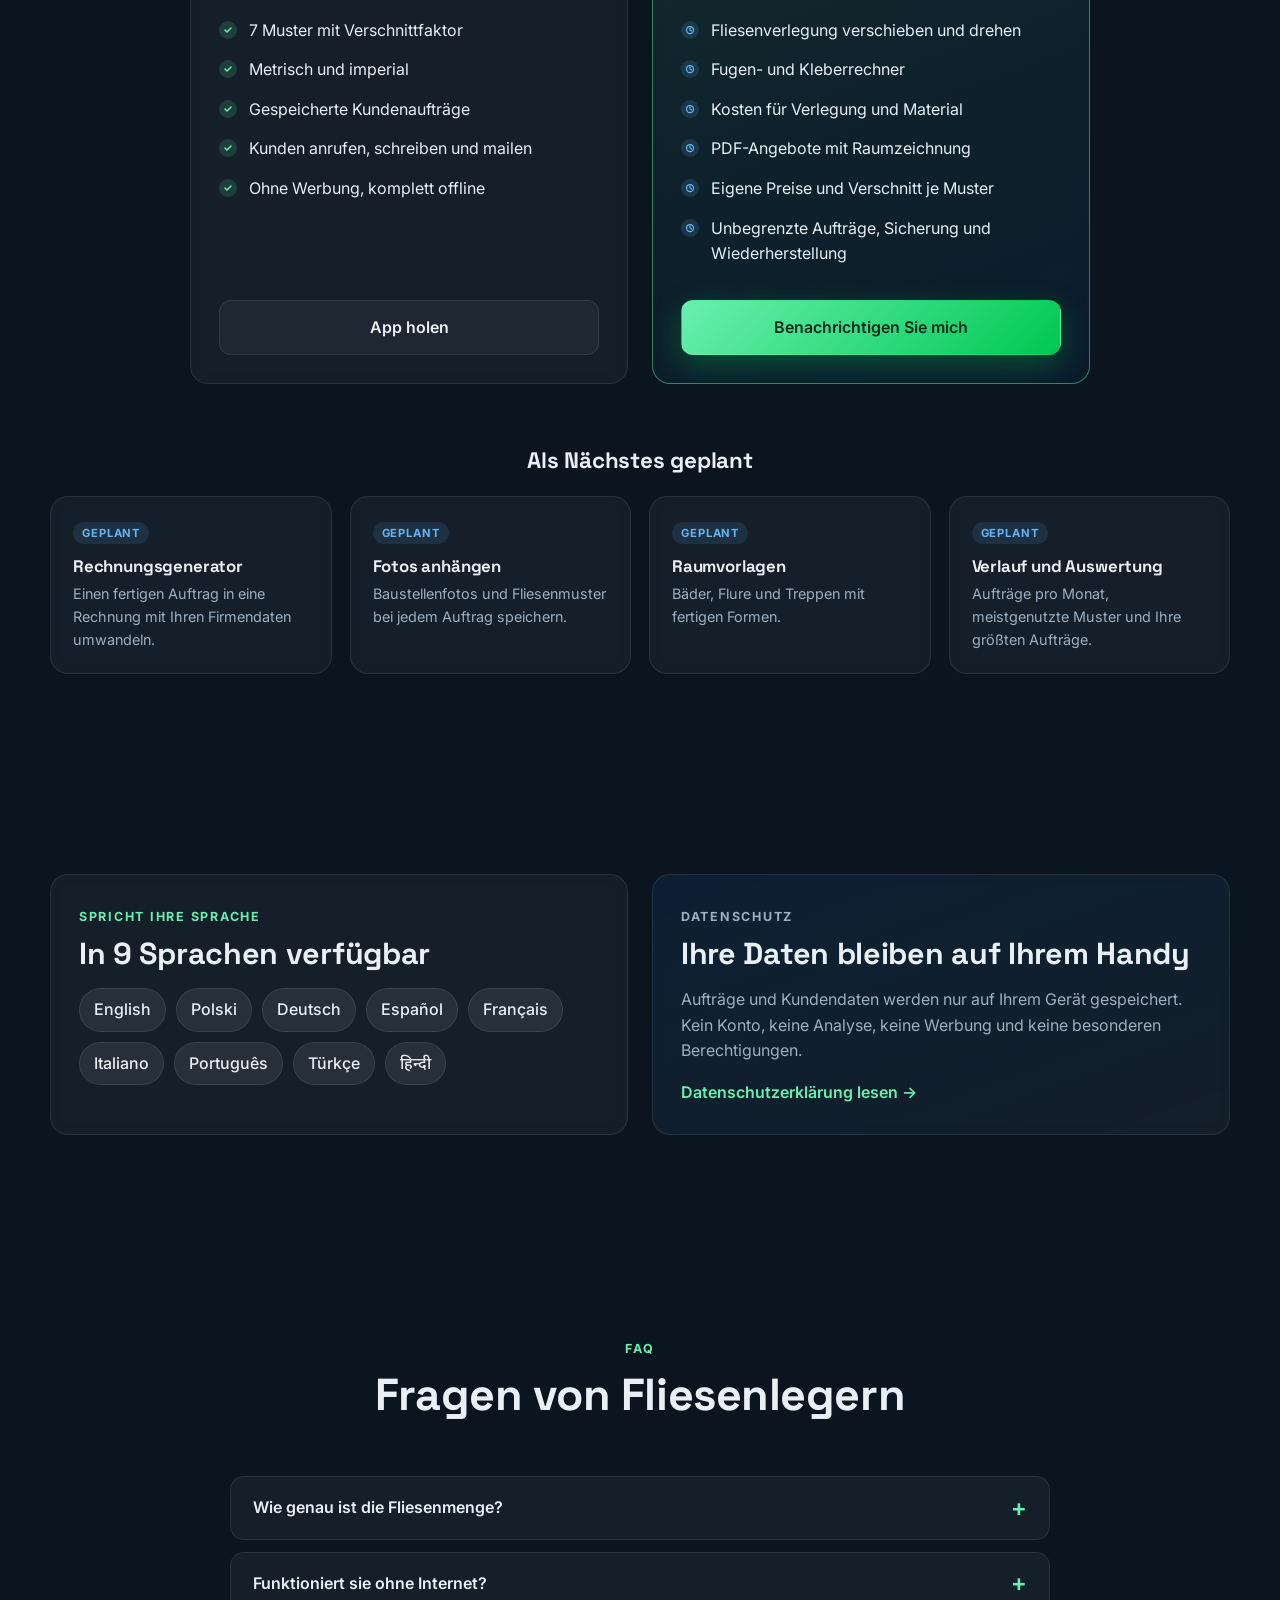
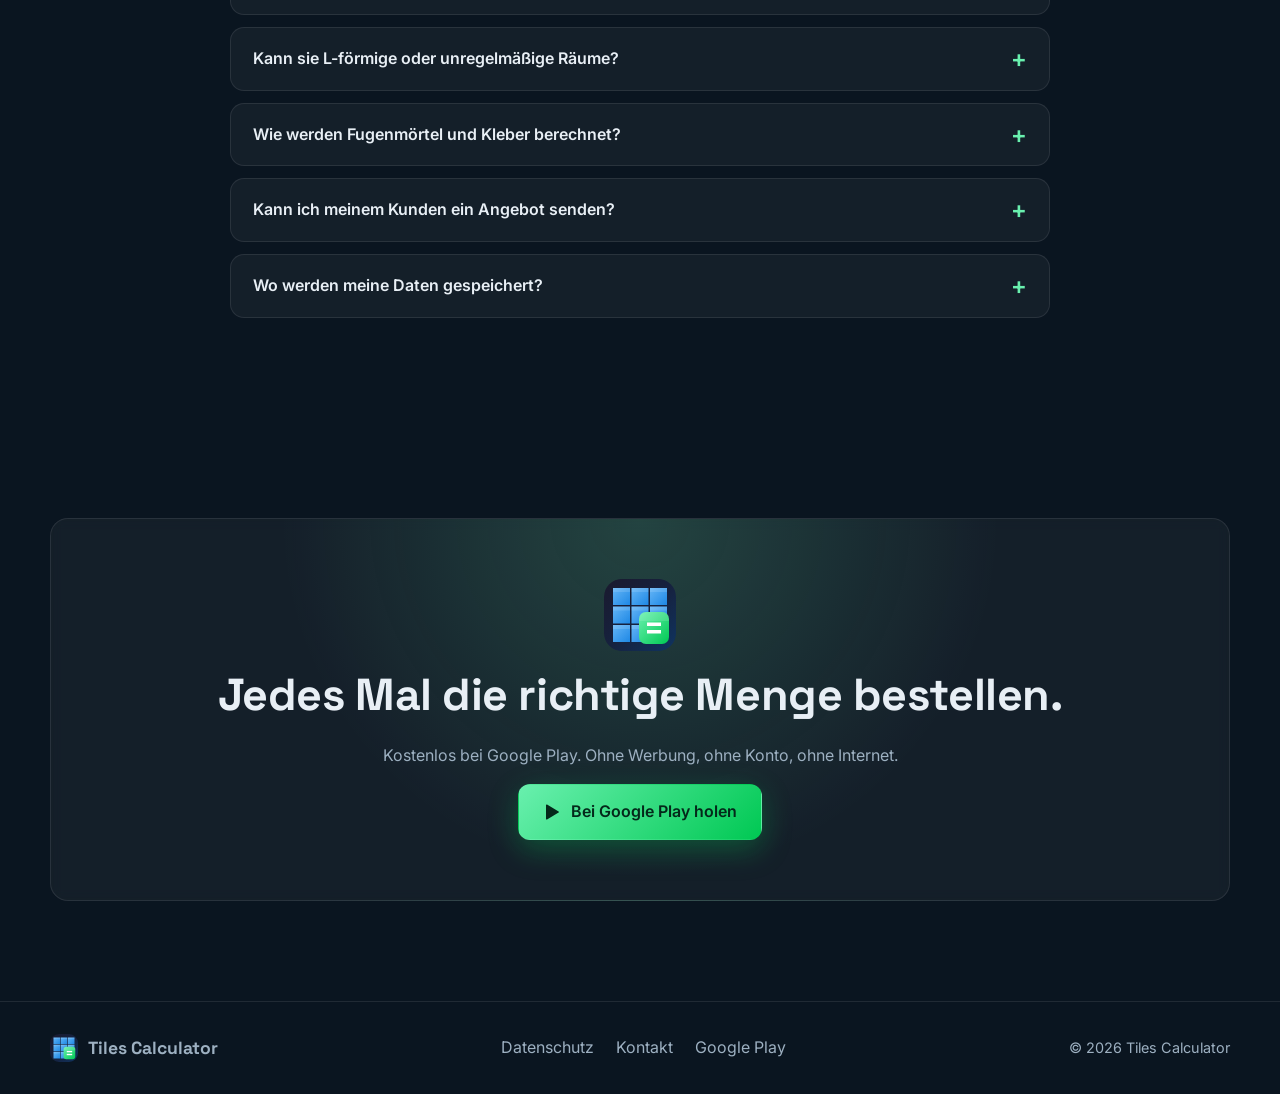
==== commit af9d6c9f: "Better layout for tablets and phones" ====
--- a/de/index.html
+++ b/de/index.html
@@ -52,7 +52,7 @@
   <link rel="preconnect" href="https://fonts.googleapis.com">
   <link rel="preconnect" href="https://fonts.gstatic.com" crossorigin>
   <link href="https://fonts.googleapis.com/css2?family=Inter:wght@400;500;600;700&family=Noto+Sans+Devanagari:wght@500&family=Space+Grotesk:wght@500;600;700&display=swap" rel="stylesheet">
-  <link rel="stylesheet" href="../assets/css/style.css?v=7">
+  <link rel="stylesheet" href="../assets/css/style.css?v=8">
 </head>
 <body>
   <div class="scroll-progress" aria-hidden="true"></div>
@@ -146,9 +146,11 @@
               <div class="calc-btn" id="calc-btn">BERECHNEN</div>
             </div>
           </div>
-          <div class="float-chip chip-1"><span class="dot dot-blue"></span>7 Muster</div>
-          <div class="float-chip chip-2"><span class="dot dot-green"></span>Kostenlos, ohne Werbung</div>
-          <div class="float-chip chip-3"><span class="dot dot-orange"></span>Funktioniert offline</div>
+          <div class="chips">
+            <div class="float-chip chip-1"><span class="dot dot-blue"></span>7 Muster</div>
+            <div class="float-chip chip-2"><span class="dot dot-green"></span>Kostenlos, ohne Werbung</div>
+            <div class="float-chip chip-3"><span class="dot dot-orange"></span>Funktioniert offline</div>
+          </div>
         </div>
       </div>
       <p class="bg-label" aria-hidden="true"><span class="bg-dot"></span><span class="bg-label-k">Muster</span><b id="bg-name">Herringbone</b></p>
@@ -461,7 +463,7 @@
   </footer>
 
   <script>window.I18N = {"Basketweave": "Flechtmuster", "Brick": "Ziegelverband", "Diamond": "Diamant", "Herringbone": "Fischgrät", "Stack": "Stapelverband", "Square": "Quadrat", "Windmill": "Windmühle", "basketweave": "Flechtmuster", "brick": "Ziegelverband", "diamond": "Diamant", "herringbone": "Fischgrät", "stack": "Stapelverband", "square": "Quadrat", "windmill": "Windmühle", "Kitchen floor": "Küchenboden", "Bathroom wall": "Badezimmerwand", "Hallway": "Flur", "Shower floor": "Duschboden", "Rectangle": "Rechteck", "L-shape": "L-Form", "T-shape": "T-Form", "U-shape": "U-Form", "Moved": "Verschoben", "Centred": "Zentriert", "small": "klein", "tiles": "Fliesen", "Waste": "Verschnitt", "Start with the room: a 5 x 3.5 m rectangle, laid in a simple stack.": "Beginnen Sie mit dem Raum: ein Rechteck von 5 x 3,5 m im einfachen Stapelverband.", "Switch to brick. Every row shifts by half a tile and the cuts move with it.": "Wechsel zum Ziegelverband. Jede Reihe versetzt sich um eine halbe Fliese, die Schnitte wandern mit.", "Herringbone: the app lays the real pattern and counts every cut piece.": "Fischgrät: Die App legt das echte Muster und zählt jedes geschnittene Stück.", "Smaller 30 x 10 cm tiles: more tiles, more cuts along the walls.": "Kleinere Fliesen 30 x 10 cm: mehr Fliesen, mehr Schnitte an den Wänden.", "Wider grout joints change the count, the grout to buy and the drawing.": "Breitere Fugen ändern die Menge, den Fugenmörtel zum Kaufen und die Zeichnung.", "Rotate the whole layout with two fingers. It snaps to 45 degrees.": "Die ganze Verlegung mit zwei Fingern drehen. Sie rastet bei 45 Grad ein.", "Drag the tiles to balance the cuts, so no thin slivers end up at the walls.": "Fliesen ziehen, um die Schnitte auszugleichen – keine schmalen Streifen an den Wänden.", "Real rooms are rarely rectangles. Pick an L-shape and set each wall.": "Echte Räume sind selten rechteckig. Wählen Sie eine L-Form und legen Sie jede Wand fest.", "Or a U-shape with basketweave. Tiles, grout and adhesive are worked out for you.": "Oder eine U-Form im Flechtmuster. Fliesen, Fugenmörtel und Kleber werden für Sie berechnet.", "A T-shaped room in diamond. Every room is ready for a PDF quote.": "Ein T-förmiger Raum im Diamantmuster. Jeder Raum ist bereit für ein PDF-Angebot.", "Pattern": "Muster"};</script>
-  <script src="../assets/js/tiles-engine.js?v=7" defer></script>
-  <script src="../assets/js/main.js?v=7" defer></script>
+  <script src="../assets/js/tiles-engine.js?v=8" defer></script>
+  <script src="../assets/js/main.js?v=8" defer></script>
 </body>
 </html>
--- a/assets/css/style.css
+++ b/assets/css/style.css
@@ -517,6 +517,80 @@
   .lead { margin-inline: auto; }
   .hero-cta { justify-content: center; }
   .stats { grid-template-columns: repeat(2, auto); justify-content: center; gap: 18px 40px; }
+  .plans, .two-col { grid-template-columns: 1fr; }
+  .scroll-hint { display: none; }
+  .bg-label { bottom: 24px; }
+}
+@media (max-width: 560px) {
+  .section { padding: 72px 0; }
+  .feature-grid, .soon-grid, .roadmap { grid-template-columns: 1fr; }
+  .phone { width: 260px; height: 530px; }
+  .float-chip { font-size: .78rem; padding: 8px 11px; }
+  .chip-1 { left: -4px; } .chip-2 { right: -4px; top: 250px; } .chip-3 { right: -4px; bottom: 60px; }
+  .results { grid-template-columns: repeat(2, 1fr); }
+  #demo-canvas { height: 340px; }
+  .seg button { font-size: .78rem; }
+  .card { padding: 22px; }
+  .btn { padding: 13px 20px; }
+  .hero-cta .btn { width: 100%; }
+  .footer-inner { flex-direction: column; text-align: center; }
+}
+
+
+/* =========================================================================
+   Tablet and phone refinements
+   ========================================================================= */
+.chips { display: contents; }
+
+@media (max-width: 1024px) {
+  /* Preview: settings as a compact row above the animation */
+  .demo-steps { display: grid; grid-template-columns: repeat(5, 1fr); gap: 8px; }
+  .demo-steps li { flex-direction: column; align-items: flex-start; gap: 8px; padding: 10px 12px; }
+  .demo-steps li.active { transform: translateY(-3px); }
+  .demo-steps li span:not(.ds-num) { font-size: .92rem; }
+  .demo-caption { min-height: 2.6em; }
+  /* Patterns: centred rows */
+  .pattern-grid { display: flex; flex-wrap: wrap; justify-content: center; }
+  .pattern-card { width: 150px; }
+}
+
+@media (max-width: 860px) {
+  /* Badges stay next to the phone */
+  .hero-visual { width: fit-content; margin: 0 auto; }
+  .chip-1 { left: -96px; top: 90px; }
+  .chip-2 { right: -112px; top: 300px; }
+  .chip-3 { right: -112px; bottom: 120px; left: auto; }
+  /* Room for two columns on tablets */
+  .plans, .two-col { grid-template-columns: 1fr 1fr; }
+  .steps { gap: 18px; }
+  .step-num { width: 60px; height: 60px; font-size: 1.4rem; }
+  .steps::before { top: 30px; }
+}
+
+@media (max-width: 640px) {
+  .plans, .two-col { grid-template-columns: 1fr; }
+  /* Badges become a row under the phone */
+  .hero-visual { width: auto; display: flex; flex-direction: column; align-items: center; }
+  .chips { display: flex; flex-wrap: wrap; justify-content: center; gap: 8px; margin-top: 20px; }
+  .chips .float-chip { position: static; animation: none; box-shadow: none; }
+  /* Patterns: three per row */
+  .pattern-grid { gap: 10px; }
+  .pattern-card { width: calc((100% - 20px) / 3); padding: 8px; }
+  .pattern-card h4 { font-size: .88rem; margin-top: 8px; }
+  .pattern-card p { font-size: .72rem; }
+  /* Preview: two columns of settings, the first one full width */
+  .demo-steps { grid-template-columns: 1fr 1fr; }
+  .demo-steps li:first-child { grid-column: span 2; }
+  .demo-steps li { flex-direction: row; align-items: center; gap: 10px; padding: 9px 10px; }
+  .demo-steps li.active { transform: none; }
+  .ds-num { width: 26px; height: 26px; font-size: .8rem; }
+  .demo-steps li b { font-size: .7rem; }
+  .demo-steps li span:not(.ds-num) { font-size: .86rem; }
+  .demo-stage { padding: 12px; }
+  #demo-canvas { height: 300px; }
+}
+
+@media (max-width: 560px) {
   /* Phones: timeline on the left, text beside each number */
   .steps { grid-template-columns: 1fr; gap: 30px; max-width: 520px; margin: 0 auto; }
   .steps::before { display: none; }
@@ -532,23 +606,17 @@
   .step-num { grid-row: span 2; width: 56px; height: 56px; margin: 0; font-size: 1.35rem; box-shadow: 0 0 0 6px var(--bg); }
   .step h3 { margin: 4px 0 6px; font-size: 1.15rem; }
   .step p { margin: 0; }
-  .plans, .two-col { grid-template-columns: 1fr; }
-  .scroll-hint { display: none; }
-  .bg-label { bottom: 24px; }
-}
-@media (max-width: 560px) {
-  .section { padding: 72px 0; }
-  .feature-grid, .soon-grid, .roadmap { grid-template-columns: 1fr; }
-  .phone { width: 260px; height: 530px; }
-  .float-chip { font-size: .78rem; padding: 8px 11px; }
-  .chip-1 { left: -4px; } .chip-2 { right: -4px; top: 250px; } .chip-3 { right: -4px; bottom: 60px; }
-  .results { grid-template-columns: repeat(2, 1fr); }
-  #demo-canvas { height: 340px; }
-  .seg button { font-size: .78rem; }
-  .card { padding: 22px; }
-  .btn { padding: 13px 20px; }
-  .hero-cta .btn { width: 100%; }
-  .footer-inner { flex-direction: column; text-align: center; }
+
+  /* Compact feature cards: icon beside the text */
+  .feature { display: grid; grid-template-columns: 44px 1fr; column-gap: 14px; align-items: start; padding: 18px; }
+  .feature .icon { grid-row: span 2; width: 44px; height: 44px; border-radius: 12px; }
+  .feature .icon svg { width: 22px; height: 22px; }
+  .feature h3 { margin: 2px 0 4px; font-size: 1.02rem; }
+  .soon-card h3 { padding-right: 52px; }
+  .feature p { font-size: .9rem; }
+  .tag { top: 14px; right: 14px; }
+  .feature-grid, .soon-grid { gap: 12px; }
+  .group-head.soon { margin-top: 48px; }
 }
 
 /* ---------- Reduced motion ---------- */
